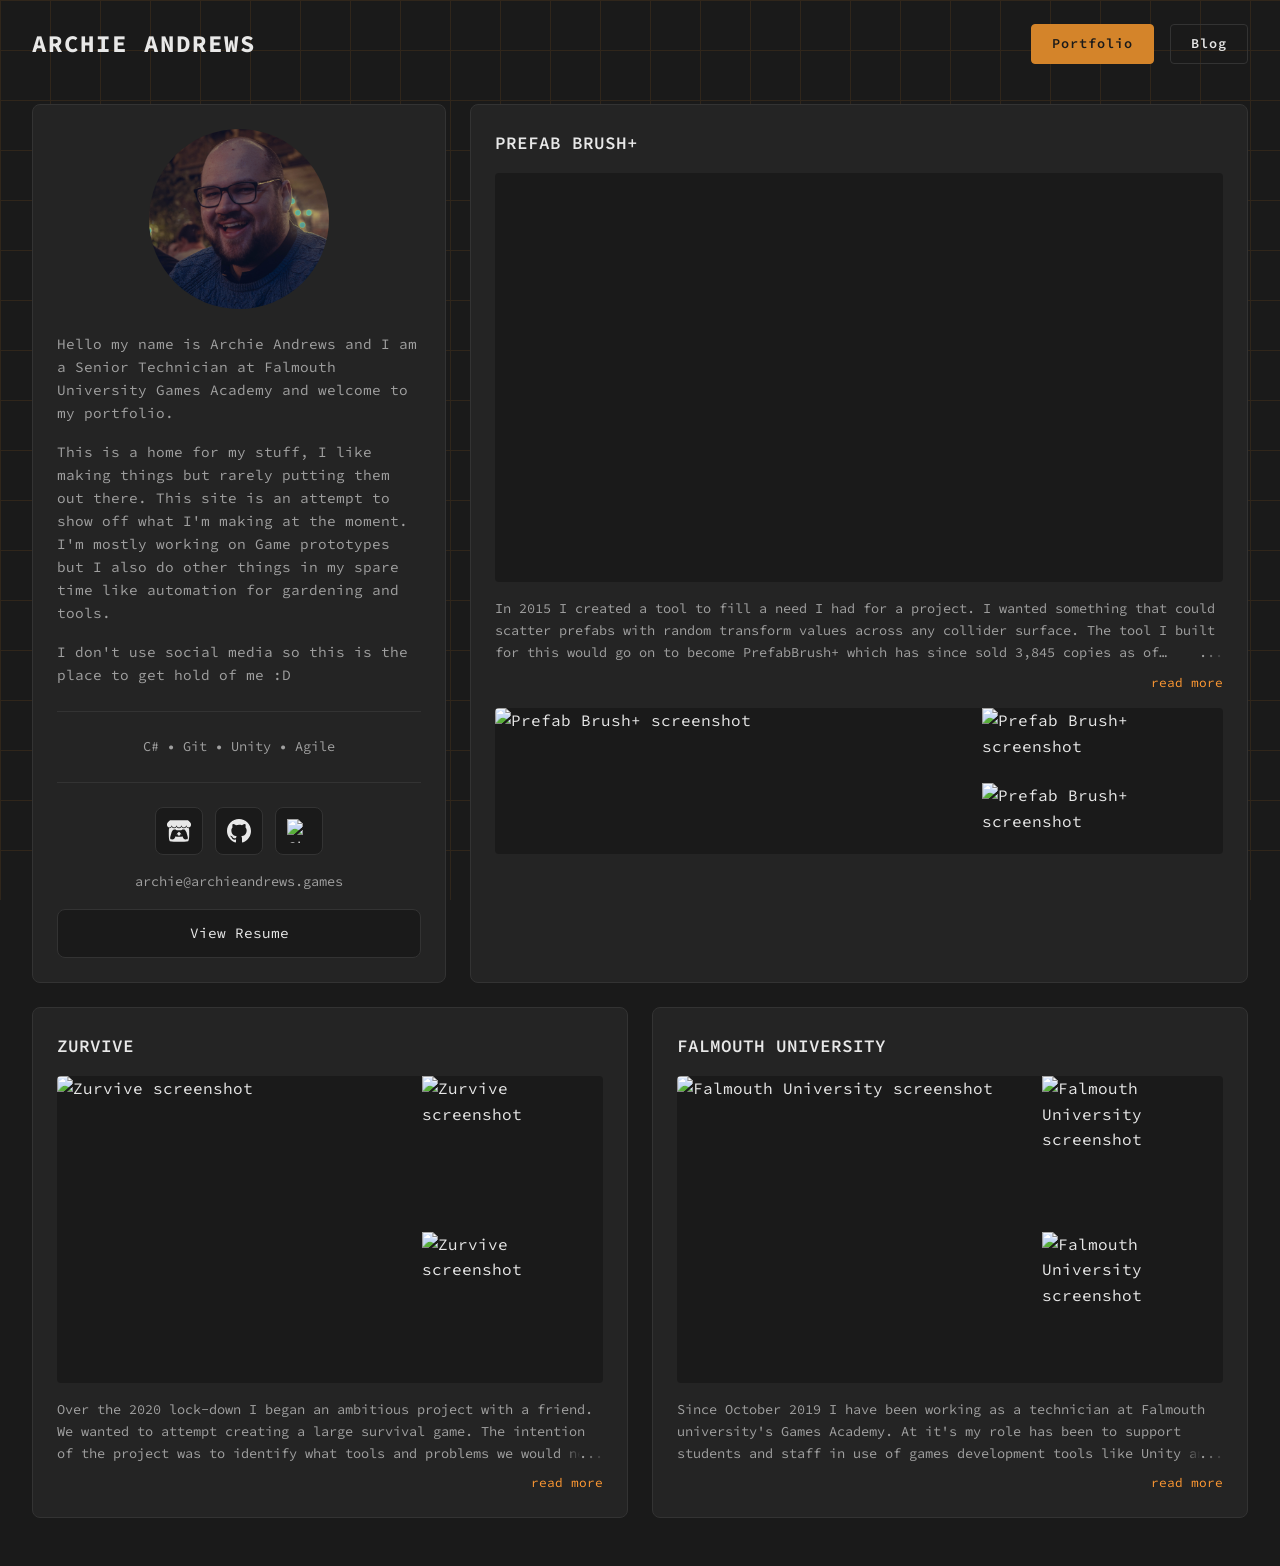
==== index.html @ 8b52a93a "Removed test" ====
<!DOCTYPE html>
<html lang="en">
<head>
    <meta charset="UTF-8">
    <meta name="viewport" content="width=device-width, initial-scale=1.0">
    <title>Archie Andrews - Portfolio</title>
    <link rel="preconnect" href="https://fonts.googleapis.com">
    <link rel="preconnect" href="https://fonts.gstatic.com" crossorigin>
    <link href="https://fonts.googleapis.com/css2?family=Source+Code+Pro:wght@400;600;700&display=swap" rel="stylesheet">
    <link rel="stylesheet" href="css/style.css">
</head>
<body id="top">
    <div class="background-grid"></div>

    <header>
        <h1 class="site-title">ARCHIE ANDREWS</h1>
        <nav class="site-nav">
            <a href="index.html" class="nav-button nav-active">Portfolio</a>
            <a href="blog/index.html" class="nav-button">Blog</a>
        </nav>
    </header>

    <main>
        <div class="featured-row">
            <div class="tile about-tile">
                <div class="profile-container">
                    <div class="profile-wrapper">
                        <img src="images/profile.png" alt="Archie Andrews" class="profile-default">
                        <img src="images/profile2.png" alt="Archie Andrews" class="profile-hover">
                    </div>
                </div>
                <div class="about-description">
                    <p>Hello my name is Archie Andrews and I am a Senior Technician at Falmouth University Games Academy and welcome to my portfolio.</p>
                    <p>This is a home for my stuff, I like making things but rarely putting them out there. This site is an attempt to show off what I'm making at the moment. I'm mostly working on Game prototypes but I also do other things in my spare time like automation for gardening and tools.</p>
                    <p>I don't use social media so this is the place to get hold of me :D</p>
                </div>
                <hr class="skills-divider">
                <p class="skills-list">C# &bull; Git &bull; Unity &bull; Agile</p>
                <hr class="skills-divider">
                <div class="social-links">
                    <a href="https://archieandrewsdev.itch.io/" target="_blank" rel="noopener noreferrer" class="icon-button" title="Itch.io">
                        <svg viewBox="0 0 245.371 220.736" xmlns="http://www.w3.org/2000/svg"><path d="M31.99 1.365C21.287 7.72.2 31.945 0 38.298v10.516C0 62.144 12.46 73.86 23.773 73.86c13.584 0 24.902-11.258 24.903-24.62 0 13.362 10.93 24.62 24.515 24.62 13.586 0 24.165-11.258 24.165-24.62 0 13.362 11.622 24.62 25.207 24.62h.246c13.586 0 25.208-11.258 25.208-24.62 0 13.362 10.58 24.62 24.164 24.62 13.585 0 24.515-11.258 24.515-24.62 0 13.362 11.32 24.62 24.903 24.62 11.313 0 23.773-11.714 23.773-25.046V38.298c-.2-6.354-21.287-30.58-31.988-36.933C180.118.197 157.056-.005 122.685 0c-34.37.003-81.228.54-90.697 1.365zm65.194 66.217a28.025 28.025 0 0 1-4.78 6.155c-5.128 5.014-12.157 8.122-19.906 8.122a28.482 28.482 0 0 1-19.948-8.126c-1.858-1.82-3.27-3.766-4.563-6.032l-.006.004c-1.292 2.27-3.092 4.215-4.954 6.037a28.5 28.5 0 0 1-19.948 8.12c-.934 0-1.906-.258-2.692-.528-1.092 11.372-1.553 22.24-1.716 30.164l-.002.045c-.02 4.024-.04 7.333-.06 11.93.21 23.86-2.363 77.334 10.52 90.473 19.964 4.655 56.7 6.775 93.555 6.788h.006c36.854-.013 73.59-2.133 93.554-6.788 12.883-13.14 10.31-66.614 10.52-90.474-.022-4.596-.04-7.905-.06-11.93l-.003-.045c-.162-7.926-.623-18.793-1.715-30.165-.786.27-1.757.528-2.692.528a28.5 28.5 0 0 1-19.948-8.12c-1.862-1.822-3.662-3.766-4.955-6.037l-.006-.004c-1.294 2.266-2.705 4.213-4.563 6.032a28.48 28.48 0 0 1-19.947 8.125c-7.748 0-14.778-3.11-19.906-8.123a28.025 28.025 0 0 1-4.78-6.155 27.99 27.99 0 0 1-4.736 6.155 28.49 28.49 0 0 1-19.95 8.124c-.27 0-.54-.012-.81-.02h-.007c-.27.008-.54.02-.813.02a28.49 28.49 0 0 1-19.95-8.123 27.992 27.992 0 0 1-4.736-6.155zm-20.486 26.49l-.002.01h.015c8.113.017 15.32 0 24.25 9.746 7.028-.737 14.372-1.105 21.722-1.094h.006c7.35-.01 14.694.357 21.723 1.094 8.93-9.747 16.137-9.73 24.25-9.746h.014l-.002-.01c3.833 0 19.166 0 29.85 30.007L210 165.244c8.504 30.624-2.723 31.373-16.727 31.4-20.768-.773-32.267-15.855-32.267-30.935-11.496 1.884-24.907 2.826-38.318 2.827h-.006c-13.412 0-26.823-.943-38.318-2.827 0 15.08-11.5 30.162-32.267 30.935-14.004-.027-25.23-.775-16.726-31.4L46.85 124.08C57.534 94.073 72.867 94.073 76.7 94.073zm45.985 23.582v.006c-.02.02-21.863 20.08-25.79 27.215l14.304-.573v12.474c0 .584 5.74.346 11.486.08h.006c5.744.266 11.485.504 11.485-.08v-12.474l14.304.573c-3.928-7.135-25.79-27.215-25.79-27.215v-.006l-.003.002z"/></svg>
                    </a>
                    <a href="https://github.com/ArchieAndrewsDev" target="_blank" rel="noopener noreferrer" class="icon-button" title="GitHub">
                        <svg viewBox="0 0 24 24" xmlns="http://www.w3.org/2000/svg"><path d="M12 0C5.374 0 0 5.373 0 12c0 5.302 3.438 9.8 8.207 11.387.599.111.793-.261.793-.577v-2.234c-3.338.726-4.033-1.416-4.033-1.416-.546-1.387-1.333-1.756-1.333-1.756-1.089-.745.083-.729.083-.729 1.205.084 1.839 1.237 1.839 1.237 1.07 1.834 2.807 1.304 3.492.997.107-.775.418-1.305.762-1.604-2.665-.305-5.467-1.334-5.467-5.931 0-1.311.469-2.381 1.236-3.221-.124-.303-.535-1.524.117-3.176 0 0 1.008-.322 3.301 1.23A11.509 11.509 0 0112 5.803c1.02.005 2.047.138 3.006.404 2.291-1.552 3.297-1.23 3.297-1.23.653 1.653.242 2.874.118 3.176.77.84 1.235 1.911 1.235 3.221 0 4.609-2.807 5.624-5.479 5.921.43.372.823 1.102.823 2.222v3.293c0 .319.192.694.801.576C20.566 21.797 24 17.3 24 12c0-6.627-5.373-12-12-12z"/></svg>
                    </a>
                    <a href="https://checkpnt.app/profile/ArchieAndrewsDev" target="_blank" rel="noopener noreferrer" class="icon-button" title="Checkpnt">
                        <img src="https://checkpnt.app/favicon/favicon-96x96.png" alt="Checkpnt">
                    </a>
                </div>
                <a href="mailto:archie@archieandrews.games" class="email-link">archie@archieandrews.games</a>
                <a href="documents/ArchieAndrews_Resume_PUBLIC.pdf" target="_blank" rel="noopener noreferrer" class="resume-button">View Resume</a>
            </div>

            
            
            
            <div class="tile tile-video">
                <a href="#prefab-brush" class="tile-overlay"></a>
                <h2 class="tile-title">PREFAB BRUSH+</h2>
                
                <div class="tile-media">
                    <iframe src="https://www.youtube.com/embed/tsHvXg6nW8Q" title="Prefab Brush+" allow="accelerometer; autoplay; clipboard-write; encrypted-media; gyroscope; picture-in-picture" allowfullscreen></iframe>
                </div>
                
                <div class="tile-description-wrapper">
                    <p class="tile-description">In 2015 I created a tool to fill a need I had for a project. I wanted something that could scatter prefabs with random transform values across any collider surface. 
The tool I built for this would go on to become PrefabBrush+ which has since sold 3,845 copies as of December 2025.<span class="tile-ellipsis"><span>.</span><span>.</span><span>.</span></span></p>
                    <span class="read-more">read more</span>
                </div>
                
                <div class="tile-media-grid">
                    
                    <img src="https://s3.archieandrews.games/tiles/gallery/14fad640_10_Years_Of_Updates.webp" alt="Prefab Brush+ screenshot">
                    
                    <img src="https://s3.archieandrews.games/tiles/gallery/a4d8a61a_Auto_Assign_Parent.webp" alt="Prefab Brush+ screenshot">
                    
                    <img src="https://s3.archieandrews.games/tiles/gallery/fa50d6ee_Erase_Brush.webp" alt="Prefab Brush+ screenshot">
                    
                </div>
                
            </div>
            
        </div>

        
        <div class="projects-grid">
            
            <a href="#zurvive" class="tile tile-clickable">
                <h2 class="tile-title">ZURVIVE</h2>
                
                <div class="tile-media-grid">
                    
                    <img src="https://s3.archieandrews.games/tiles/gallery/7f64801f_1.webp" alt="Zurvive screenshot">
                    
                    <img src="https://s3.archieandrews.games/tiles/gallery/d1323305_2.webp" alt="Zurvive screenshot">
                    
                    <img src="https://s3.archieandrews.games/tiles/gallery/1717b40d_3.webp" alt="Zurvive screenshot">
                    
                </div>
                
                <div class="tile-description-wrapper">
                    <p class="tile-description">Over the 2020 lock-down I began an ambitious project with a friend. We wanted to attempt creating a large survival game. The intention of the project was to identify what tools and problems we would need to build a game of this nature and use this as an opportunity to learn.<span class="tile-ellipsis"><span>.</span><span>.</span><span>.</span></span></p>
                    <span class="read-more">read more</span>
                </div>
            </a>
            
            <a href="#falmouth-university" class="tile tile-clickable">
                <h2 class="tile-title">FALMOUTH UNIVERSITY</h2>
                
                <div class="tile-media-grid">
                    
                    <img src="https://s3.archieandrews.games/tiles/gallery/d422efe3_20240523_1316160.webp" alt="Falmouth University screenshot">
                    
                    <img src="https://s3.archieandrews.games/tiles/gallery/764633e9_1000004443.webp" alt="Falmouth University screenshot">
                    
                    <img src="https://s3.archieandrews.games/tiles/gallery/f14a167e_1000005632.webp" alt="Falmouth University screenshot">
                    
                </div>
                
                <div class="tile-description-wrapper">
                    <p class="tile-description">Since October 2019 I have been working as a technician at Falmouth university&#39;s Games Academy. At it&#39;s my role has been to support students and staff in use of games development tools like Unity and Git. 
I also help maintain facilities, equipment and the DevOps for the department which is made up o<span class="tile-ellipsis"><span>.</span><span>.</span><span>.</span></span></p>
                    <span class="read-more">read more</span>
                </div>
            </a>
            
        </div>
        
    </main>

    
    <div id="prefab-brush" class="modal-overlay">
        <a href="#top" class="modal-backdrop"></a>
        <div class="modal-content">
            <div class="modal-header">
                <h2 class="modal-title">PREFAB BRUSH+</h2>
                <a href="#top" class="back-button">&larr; Back</a>
            </div>
            <div class="modal-main">
                <div class="modal-media">
                    
                    <iframe src="https://www.youtube.com/embed/tsHvXg6nW8Q" title="Prefab Brush+" allow="accelerometer; autoplay; clipboard-write; encrypted-media; gyroscope; picture-in-picture" allowfullscreen></iframe>
                    
                </div>
                <div class="modal-sidebar">
                    <p class="modal-short-description">In 2015 I created a tool to fill a need I had for a project. I wanted something that could scatter prefabs with random transform values across any collider surface. 
The tool I built for this would go on to become PrefabBrush+ which has since sold 3,845 copies as of December 2025.</p>
                    
                    <div class="modal-links">
                        
                        <a href="https://assetstore.unity.com/packages/tools/utilities/prefab-brush-44846" target="_blank" rel="noopener noreferrer" class="modal-link">Unity Asset Store</a>
                        
                    </div>
                    
                </div>
            </div>
            
            <div class="modal-full-description">
                <p>PrefabBrush+ is my favorite child. It was one of the first projects I finished and one of the very few that made it out into the wild. It's been fun to maintain the project over the year and expand on its features to try and keep my little share of the market. </p>
<p>Most recently I pushed the 1.4.x update for the 2025 new years sale. This update was a bit of a feature creep. I intended to add one new feature and do a little spring cleaning, in the end I did a partial redesign of the UI, merging many of the options into one of two categories (modifiers and filters) and I added a new filter for terrain textures. </p>
<p>PrefabBrush+ is over 10 years old now and the code has gone through a lot of changes. Despite that it still suffers from being a tool made by someone with limited experience in tools and games development. One thing I'm especially proud of is that PrefabBrush+ works with every version of Unity since Unity 5.</p>
<p>If any can find a version where it doesn't work please let me know though ;)</p>
<p>I do plan on doing a full rewrite of PrefabBrush+ as a new tool for the Asset Store. No idea when I will get around to it though. I need to convince my self it's going to be really easy and fast even though it will be slow and a lot of work :D</p>
<p>Thank you to anyone who has bought PrefabBrush+ over the past 10 years, I hope it has helped you make the games you wanted to make.</p>
            </div>
            
            
            <div class="carousel-section">
                <p class="carousel-title">Gallery</p>
                <div class="media-carousel">
                    
                    <div class="carousel-item"><a href="#prefab-brush-img-1"><img src="https://s3.archieandrews.games/tiles/gallery/14fad640_10_Years_Of_Updates.webp" alt="Prefab Brush+ image 1"></a></div>
                    
                    <div class="carousel-item"><a href="#prefab-brush-img-2"><img src="https://s3.archieandrews.games/tiles/gallery/a4d8a61a_Auto_Assign_Parent.webp" alt="Prefab Brush+ image 2"></a></div>
                    
                    <div class="carousel-item"><a href="#prefab-brush-img-3"><img src="https://s3.archieandrews.games/tiles/gallery/fa50d6ee_Erase_Brush.webp" alt="Prefab Brush+ image 3"></a></div>
                    
                    <div class="carousel-item"><a href="#prefab-brush-img-4"><img src="https://s3.archieandrews.games/tiles/gallery/5e4a2d4c_Filter_Paint_By_Layer_And_Tag.webp" alt="Prefab Brush+ image 4"></a></div>
                    
                    <div class="carousel-item"><a href="#prefab-brush-img-5"><img src="https://s3.archieandrews.games/tiles/gallery/569a694e_Filter_Painting_By_Slope.webp" alt="Prefab Brush+ image 5"></a></div>
                    
                    <div class="carousel-item"><a href="#prefab-brush-img-6"><img src="https://s3.archieandrews.games/tiles/gallery/bb6106c2_Filter_Painting_Using_Terrain_Layers.webp" alt="Prefab Brush+ image 6"></a></div>
                    
                    <div class="carousel-item"><a href="#prefab-brush-img-7"><img src="https://s3.archieandrews.games/tiles/gallery/87de68aa_Match_Painted_Surface.webp" alt="Prefab Brush+ image 7"></a></div>
                    
                    <div class="carousel-item"><a href="#prefab-brush-img-8"><img src="https://s3.archieandrews.games/tiles/gallery/16a061e3_Paint_Multiple_Prefabs_.webp" alt="Prefab Brush+ image 8"></a></div>
                    
                    <div class="carousel-item"><a href="#prefab-brush-img-9"><img src="https://s3.archieandrews.games/tiles/gallery/8d500ebe_Paint_On_Any_Collider_Surface.webp" alt="Prefab Brush+ image 9"></a></div>
                    
                    <div class="carousel-item"><a href="#prefab-brush-img-10"><img src="https://s3.archieandrews.games/tiles/gallery/0239a0a4_Random_Rotation_And_Scale.webp" alt="Prefab Brush+ image 10"></a></div>
                    
                    <div class="carousel-item"><a href="#prefab-brush-img-11"><img src="https://s3.archieandrews.games/tiles/gallery/1c8341a4_Scriptable_Object_Saves.webp" alt="Prefab Brush+ image 11"></a></div>
                    
                </div>
            </div>
            
        </div>
    </div>
    
    <div id="zurvive" class="modal-overlay">
        <a href="#top" class="modal-backdrop"></a>
        <div class="modal-content">
            <div class="modal-header">
                <h2 class="modal-title">ZURVIVE</h2>
                <a href="#top" class="back-button">&larr; Back</a>
            </div>
            <div class="modal-main">
                <div class="modal-media">
                    
                    <img src="https://s3.archieandrews.games/tiles/91734f4d_2.webp" alt="Zurvive">
                    
                </div>
                <div class="modal-sidebar">
                    <p class="modal-short-description">Over the 2020 lock-down I began an ambitious project with a friend. We wanted to attempt creating a large survival game. The intention of the project was to identify what tools and problems we would need to build a game of this nature and use this as an opportunity to learn.</p>
                    
                </div>
            </div>
            
            <div class="modal-full-description">
                <p>Zurvive was never going to get made, we knew this going in but I find you learn more from a project if you go in with a undeserved confidence and a hefty spoon full of ignorance.
Then goal of this project was to learn, everything we made we intended of throwing out. We wanted to make mistakes while we had the time locked up in our house. </p>
<p>For me this project was actually a chance to step away from programming and try my hand at some more design tasks. Exploration in games is an area that interests me so the idea of learning more on how to design large worlds was exciting. I started off my expedition into design by... writing a ton of code. </p>
<p>We had decided to use Unity for this project mainly as we had a wealth of experience between us and wanted to spend our time building on that. The issue with Unity is it can be a blank slate for your project. While some engines like Unreal have a great collection of systems you can jump into Unity requires you to purchase things from the Asset store or build them your self.</p>
<p>I began building little diorama scenes in order to find gaps in Unity's tools and build solutions for them. I experimented with using Addressable to load chunks of a scene in and out of memory asynchronously. I built a tile tool that would let you duplicate a selected tillable object in 4 directions. I also used PrefabBrush+ to build some test forests. </p>
<p>I also spend a lot of time iterating over a character controller and trying to get something that felt like it would belong in the games we were taking inspiration from.</p>
<p>In the end we both became too busy to work on this project and moved onto other projects.</p>
<p>If I could have infinite time and money I would make Zurvive. There is so much about this sort of project that excites me.</p>
            </div>
            
            
            <div class="carousel-section">
                <p class="carousel-title">Gallery</p>
                <div class="media-carousel">
                    
                    <div class="carousel-item"><a href="#zurvive-img-1"><img src="https://s3.archieandrews.games/tiles/gallery/7f64801f_1.webp" alt="Zurvive image 1"></a></div>
                    
                    <div class="carousel-item"><a href="#zurvive-img-2"><img src="https://s3.archieandrews.games/tiles/gallery/d1323305_2.webp" alt="Zurvive image 2"></a></div>
                    
                    <div class="carousel-item"><a href="#zurvive-img-3"><img src="https://s3.archieandrews.games/tiles/gallery/1717b40d_3.webp" alt="Zurvive image 3"></a></div>
                    
                    <div class="carousel-item"><a href="#zurvive-img-4"><img src="https://s3.archieandrews.games/tiles/gallery/dcbb30e0_4.webp" alt="Zurvive image 4"></a></div>
                    
                    <div class="carousel-item"><a href="#zurvive-img-5"><img src="https://s3.archieandrews.games/tiles/gallery/0e3fc316_5.webp" alt="Zurvive image 5"></a></div>
                    
                    <div class="carousel-item"><a href="#zurvive-img-6"><img src="https://s3.archieandrews.games/tiles/gallery/f0171063_6.webp" alt="Zurvive image 6"></a></div>
                    
                    <div class="carousel-item"><a href="#zurvive-img-7"><img src="https://s3.archieandrews.games/tiles/gallery/f524074b_7.webp" alt="Zurvive image 7"></a></div>
                    
                    <div class="carousel-item"><a href="#zurvive-img-8"><img src="https://s3.archieandrews.games/tiles/gallery/4ca96b0f_8.webp" alt="Zurvive image 8"></a></div>
                    
                    <div class="carousel-item"><a href="#zurvive-img-9"><img src="https://s3.archieandrews.games/tiles/gallery/c821ca69_9.webp" alt="Zurvive image 9"></a></div>
                    
                    <div class="carousel-item"><a href="#zurvive-img-10"><img src="https://s3.archieandrews.games/tiles/gallery/81059705_ladder_down.gif" alt="Zurvive image 10"></a></div>
                    
                    <div class="carousel-item"><a href="#zurvive-img-11"><img src="https://s3.archieandrews.games/tiles/gallery/40262774_ladder_up.gif" alt="Zurvive image 11"></a></div>
                    
                    <div class="carousel-item"><a href="#zurvive-img-12"><img src="https://s3.archieandrews.games/tiles/gallery/0b39a898_streaming.gif" alt="Zurvive image 12"></a></div>
                    
                    <div class="carousel-item"><a href="#zurvive-img-13"><img src="https://s3.archieandrews.games/tiles/gallery/8dae03ac_Swimming_-_Climb_Out.gif" alt="Zurvive image 13"></a></div>
                    
                    <div class="carousel-item"><a href="#zurvive-img-14"><img src="https://s3.archieandrews.games/tiles/gallery/a40535dd_tile.gif" alt="Zurvive image 14"></a></div>
                    
                </div>
            </div>
            
        </div>
    </div>
    
    <div id="falmouth-university" class="modal-overlay">
        <a href="#top" class="modal-backdrop"></a>
        <div class="modal-content">
            <div class="modal-header">
                <h2 class="modal-title">FALMOUTH UNIVERSITY</h2>
                <a href="#top" class="back-button">&larr; Back</a>
            </div>
            <div class="modal-main">
                <div class="modal-media">
                    
                    <iframe src="https://www.youtube.com/embed/x-B0_tmg3w4 " title="Falmouth University" allow="accelerometer; autoplay; clipboard-write; encrypted-media; gyroscope; picture-in-picture" allowfullscreen></iframe>
                    
                </div>
                <div class="modal-sidebar">
                    <p class="modal-short-description">Since October 2019 I have been working as a technician at Falmouth university&#39;s Games Academy. At it&#39;s my role has been to support students and staff in use of games development tools like Unity and Git. 
I also help maintain facilities, equipment and the DevOps for the department which is made up o</p>
                    
                    <div class="modal-links">
                        
                        <a href="https://www.falmouth.ac.uk/departments/games-academy" target="_blank" rel="noopener noreferrer" class="modal-link">Course Page</a>
                        
                    </div>
                    
                </div>
            </div>
            
            <div class="modal-full-description">
                <p>I can split the job I have at Falmouth Uni into 2 sections, games and everything else. 
On the games front I get the opportunity to support hundreds of students on their team projects across all 4 years of courses. More recently I have had the chance to steer the direction of our 1st year teaching by taking lead on our module that teaches the basics of Unity to all disciplines. I get to help maintain and run our Github Enterprise server that serves the entire department. One of my main responsibilities is the teaching and support of version control. Through the years I have seen some amazing ways for students to break repos in git and written documentation to try and mitigate those situations as much as possible.</p>
<p>The other half of the job is a mixed bag of what ever is needed at that time of year. One area of teaching that I found my self in is the Esports course. I lead the module that introduces the students to our broadcast kit such as the Tricaster Elite 2.</p>
<p>The other key task I am involved with is our end of year EXPO show. Falmouth Games Academy goes all out for this compared to other university end of year shows. We try to emulate an small expo event where the student teams can show off their games to industry guests and the public.</p>
<p>I often take lead on AV for these events producing a series of talks for a stage. Like all the other technicians I also help haul 100s of computers, desks and chairs to the event space. </p>
<p>I enjoy working at Falmouth, education is a passion of mine and being able to steer the direction of teaching and supporting people starting their journey into games is very rewarding.</p>
            </div>
            
            
            <div class="carousel-section">
                <p class="carousel-title">Gallery</p>
                <div class="media-carousel">
                    
                    <div class="carousel-item"><a href="#falmouth-university-img-1"><img src="https://s3.archieandrews.games/tiles/gallery/d422efe3_20240523_1316160.webp" alt="Falmouth University image 1"></a></div>
                    
                    <div class="carousel-item"><a href="#falmouth-university-img-2"><img src="https://s3.archieandrews.games/tiles/gallery/764633e9_1000004443.webp" alt="Falmouth University image 2"></a></div>
                    
                    <div class="carousel-item"><a href="#falmouth-university-img-3"><img src="https://s3.archieandrews.games/tiles/gallery/f14a167e_1000005632.webp" alt="Falmouth University image 3"></a></div>
                    
                </div>
            </div>
            
        </div>
    </div>
    

    
    
    
    <div id="prefab-brush-img-1" class="lightbox"><a href="#prefab-brush" class="lightbox-backdrop"></a><a href="#prefab-brush-img-11" class="lightbox-nav lightbox-prev">&larr;</a><a href="#prefab-brush-img-2" class="lightbox-nav lightbox-next">&rarr;</a><div class="lightbox-content"><a href="#prefab-brush" class="lightbox-close">&times;</a><img src="https://s3.archieandrews.games/tiles/gallery/14fad640_10_Years_Of_Updates.webp" alt="Prefab Brush+ image 1"></div></div>
    
    <div id="prefab-brush-img-2" class="lightbox"><a href="#prefab-brush" class="lightbox-backdrop"></a><a href="#prefab-brush-img-1" class="lightbox-nav lightbox-prev">&larr;</a><a href="#prefab-brush-img-3" class="lightbox-nav lightbox-next">&rarr;</a><div class="lightbox-content"><a href="#prefab-brush" class="lightbox-close">&times;</a><img src="https://s3.archieandrews.games/tiles/gallery/a4d8a61a_Auto_Assign_Parent.webp" alt="Prefab Brush+ image 2"></div></div>
    
    <div id="prefab-brush-img-3" class="lightbox"><a href="#prefab-brush" class="lightbox-backdrop"></a><a href="#prefab-brush-img-2" class="lightbox-nav lightbox-prev">&larr;</a><a href="#prefab-brush-img-4" class="lightbox-nav lightbox-next">&rarr;</a><div class="lightbox-content"><a href="#prefab-brush" class="lightbox-close">&times;</a><img src="https://s3.archieandrews.games/tiles/gallery/fa50d6ee_Erase_Brush.webp" alt="Prefab Brush+ image 3"></div></div>
    
    <div id="prefab-brush-img-4" class="lightbox"><a href="#prefab-brush" class="lightbox-backdrop"></a><a href="#prefab-brush-img-3" class="lightbox-nav lightbox-prev">&larr;</a><a href="#prefab-brush-img-5" class="lightbox-nav lightbox-next">&rarr;</a><div class="lightbox-content"><a href="#prefab-brush" class="lightbox-close">&times;</a><img src="https://s3.archieandrews.games/tiles/gallery/5e4a2d4c_Filter_Paint_By_Layer_And_Tag.webp" alt="Prefab Brush+ image 4"></div></div>
    
    <div id="prefab-brush-img-5" class="lightbox"><a href="#prefab-brush" class="lightbox-backdrop"></a><a href="#prefab-brush-img-4" class="lightbox-nav lightbox-prev">&larr;</a><a href="#prefab-brush-img-6" class="lightbox-nav lightbox-next">&rarr;</a><div class="lightbox-content"><a href="#prefab-brush" class="lightbox-close">&times;</a><img src="https://s3.archieandrews.games/tiles/gallery/569a694e_Filter_Painting_By_Slope.webp" alt="Prefab Brush+ image 5"></div></div>
    
    <div id="prefab-brush-img-6" class="lightbox"><a href="#prefab-brush" class="lightbox-backdrop"></a><a href="#prefab-brush-img-5" class="lightbox-nav lightbox-prev">&larr;</a><a href="#prefab-brush-img-7" class="lightbox-nav lightbox-next">&rarr;</a><div class="lightbox-content"><a href="#prefab-brush" class="lightbox-close">&times;</a><img src="https://s3.archieandrews.games/tiles/gallery/bb6106c2_Filter_Painting_Using_Terrain_Layers.webp" alt="Prefab Brush+ image 6"></div></div>
    
    <div id="prefab-brush-img-7" class="lightbox"><a href="#prefab-brush" class="lightbox-backdrop"></a><a href="#prefab-brush-img-6" class="lightbox-nav lightbox-prev">&larr;</a><a href="#prefab-brush-img-8" class="lightbox-nav lightbox-next">&rarr;</a><div class="lightbox-content"><a href="#prefab-brush" class="lightbox-close">&times;</a><img src="https://s3.archieandrews.games/tiles/gallery/87de68aa_Match_Painted_Surface.webp" alt="Prefab Brush+ image 7"></div></div>
    
    <div id="prefab-brush-img-8" class="lightbox"><a href="#prefab-brush" class="lightbox-backdrop"></a><a href="#prefab-brush-img-7" class="lightbox-nav lightbox-prev">&larr;</a><a href="#prefab-brush-img-9" class="lightbox-nav lightbox-next">&rarr;</a><div class="lightbox-content"><a href="#prefab-brush" class="lightbox-close">&times;</a><img src="https://s3.archieandrews.games/tiles/gallery/16a061e3_Paint_Multiple_Prefabs_.webp" alt="Prefab Brush+ image 8"></div></div>
    
    <div id="prefab-brush-img-9" class="lightbox"><a href="#prefab-brush" class="lightbox-backdrop"></a><a href="#prefab-brush-img-8" class="lightbox-nav lightbox-prev">&larr;</a><a href="#prefab-brush-img-10" class="lightbox-nav lightbox-next">&rarr;</a><div class="lightbox-content"><a href="#prefab-brush" class="lightbox-close">&times;</a><img src="https://s3.archieandrews.games/tiles/gallery/8d500ebe_Paint_On_Any_Collider_Surface.webp" alt="Prefab Brush+ image 9"></div></div>
    
    <div id="prefab-brush-img-10" class="lightbox"><a href="#prefab-brush" class="lightbox-backdrop"></a><a href="#prefab-brush-img-9" class="lightbox-nav lightbox-prev">&larr;</a><a href="#prefab-brush-img-11" class="lightbox-nav lightbox-next">&rarr;</a><div class="lightbox-content"><a href="#prefab-brush" class="lightbox-close">&times;</a><img src="https://s3.archieandrews.games/tiles/gallery/0239a0a4_Random_Rotation_And_Scale.webp" alt="Prefab Brush+ image 10"></div></div>
    
    <div id="prefab-brush-img-11" class="lightbox"><a href="#prefab-brush" class="lightbox-backdrop"></a><a href="#prefab-brush-img-10" class="lightbox-nav lightbox-prev">&larr;</a><a href="#prefab-brush-img-1" class="lightbox-nav lightbox-next">&rarr;</a><div class="lightbox-content"><a href="#prefab-brush" class="lightbox-close">&times;</a><img src="https://s3.archieandrews.games/tiles/gallery/1c8341a4_Scriptable_Object_Saves.webp" alt="Prefab Brush+ image 11"></div></div>
    
    
    
    
    
    <div id="zurvive-img-1" class="lightbox"><a href="#zurvive" class="lightbox-backdrop"></a><a href="#zurvive-img-14" class="lightbox-nav lightbox-prev">&larr;</a><a href="#zurvive-img-2" class="lightbox-nav lightbox-next">&rarr;</a><div class="lightbox-content"><a href="#zurvive" class="lightbox-close">&times;</a><img src="https://s3.archieandrews.games/tiles/gallery/7f64801f_1.webp" alt="Zurvive image 1"></div></div>
    
    <div id="zurvive-img-2" class="lightbox"><a href="#zurvive" class="lightbox-backdrop"></a><a href="#zurvive-img-1" class="lightbox-nav lightbox-prev">&larr;</a><a href="#zurvive-img-3" class="lightbox-nav lightbox-next">&rarr;</a><div class="lightbox-content"><a href="#zurvive" class="lightbox-close">&times;</a><img src="https://s3.archieandrews.games/tiles/gallery/d1323305_2.webp" alt="Zurvive image 2"></div></div>
    
    <div id="zurvive-img-3" class="lightbox"><a href="#zurvive" class="lightbox-backdrop"></a><a href="#zurvive-img-2" class="lightbox-nav lightbox-prev">&larr;</a><a href="#zurvive-img-4" class="lightbox-nav lightbox-next">&rarr;</a><div class="lightbox-content"><a href="#zurvive" class="lightbox-close">&times;</a><img src="https://s3.archieandrews.games/tiles/gallery/1717b40d_3.webp" alt="Zurvive image 3"></div></div>
    
    <div id="zurvive-img-4" class="lightbox"><a href="#zurvive" class="lightbox-backdrop"></a><a href="#zurvive-img-3" class="lightbox-nav lightbox-prev">&larr;</a><a href="#zurvive-img-5" class="lightbox-nav lightbox-next">&rarr;</a><div class="lightbox-content"><a href="#zurvive" class="lightbox-close">&times;</a><img src="https://s3.archieandrews.games/tiles/gallery/dcbb30e0_4.webp" alt="Zurvive image 4"></div></div>
    
    <div id="zurvive-img-5" class="lightbox"><a href="#zurvive" class="lightbox-backdrop"></a><a href="#zurvive-img-4" class="lightbox-nav lightbox-prev">&larr;</a><a href="#zurvive-img-6" class="lightbox-nav lightbox-next">&rarr;</a><div class="lightbox-content"><a href="#zurvive" class="lightbox-close">&times;</a><img src="https://s3.archieandrews.games/tiles/gallery/0e3fc316_5.webp" alt="Zurvive image 5"></div></div>
    
    <div id="zurvive-img-6" class="lightbox"><a href="#zurvive" class="lightbox-backdrop"></a><a href="#zurvive-img-5" class="lightbox-nav lightbox-prev">&larr;</a><a href="#zurvive-img-7" class="lightbox-nav lightbox-next">&rarr;</a><div class="lightbox-content"><a href="#zurvive" class="lightbox-close">&times;</a><img src="https://s3.archieandrews.games/tiles/gallery/f0171063_6.webp" alt="Zurvive image 6"></div></div>
    
    <div id="zurvive-img-7" class="lightbox"><a href="#zurvive" class="lightbox-backdrop"></a><a href="#zurvive-img-6" class="lightbox-nav lightbox-prev">&larr;</a><a href="#zurvive-img-8" class="lightbox-nav lightbox-next">&rarr;</a><div class="lightbox-content"><a href="#zurvive" class="lightbox-close">&times;</a><img src="https://s3.archieandrews.games/tiles/gallery/f524074b_7.webp" alt="Zurvive image 7"></div></div>
    
    <div id="zurvive-img-8" class="lightbox"><a href="#zurvive" class="lightbox-backdrop"></a><a href="#zurvive-img-7" class="lightbox-nav lightbox-prev">&larr;</a><a href="#zurvive-img-9" class="lightbox-nav lightbox-next">&rarr;</a><div class="lightbox-content"><a href="#zurvive" class="lightbox-close">&times;</a><img src="https://s3.archieandrews.games/tiles/gallery/4ca96b0f_8.webp" alt="Zurvive image 8"></div></div>
    
    <div id="zurvive-img-9" class="lightbox"><a href="#zurvive" class="lightbox-backdrop"></a><a href="#zurvive-img-8" class="lightbox-nav lightbox-prev">&larr;</a><a href="#zurvive-img-10" class="lightbox-nav lightbox-next">&rarr;</a><div class="lightbox-content"><a href="#zurvive" class="lightbox-close">&times;</a><img src="https://s3.archieandrews.games/tiles/gallery/c821ca69_9.webp" alt="Zurvive image 9"></div></div>
    
    <div id="zurvive-img-10" class="lightbox"><a href="#zurvive" class="lightbox-backdrop"></a><a href="#zurvive-img-9" class="lightbox-nav lightbox-prev">&larr;</a><a href="#zurvive-img-11" class="lightbox-nav lightbox-next">&rarr;</a><div class="lightbox-content"><a href="#zurvive" class="lightbox-close">&times;</a><img src="https://s3.archieandrews.games/tiles/gallery/81059705_ladder_down.gif" alt="Zurvive image 10"></div></div>
    
    <div id="zurvive-img-11" class="lightbox"><a href="#zurvive" class="lightbox-backdrop"></a><a href="#zurvive-img-10" class="lightbox-nav lightbox-prev">&larr;</a><a href="#zurvive-img-12" class="lightbox-nav lightbox-next">&rarr;</a><div class="lightbox-content"><a href="#zurvive" class="lightbox-close">&times;</a><img src="https://s3.archieandrews.games/tiles/gallery/40262774_ladder_up.gif" alt="Zurvive image 11"></div></div>
    
    <div id="zurvive-img-12" class="lightbox"><a href="#zurvive" class="lightbox-backdrop"></a><a href="#zurvive-img-11" class="lightbox-nav lightbox-prev">&larr;</a><a href="#zurvive-img-13" class="lightbox-nav lightbox-next">&rarr;</a><div class="lightbox-content"><a href="#zurvive" class="lightbox-close">&times;</a><img src="https://s3.archieandrews.games/tiles/gallery/0b39a898_streaming.gif" alt="Zurvive image 12"></div></div>
    
    <div id="zurvive-img-13" class="lightbox"><a href="#zurvive" class="lightbox-backdrop"></a><a href="#zurvive-img-12" class="lightbox-nav lightbox-prev">&larr;</a><a href="#zurvive-img-14" class="lightbox-nav lightbox-next">&rarr;</a><div class="lightbox-content"><a href="#zurvive" class="lightbox-close">&times;</a><img src="https://s3.archieandrews.games/tiles/gallery/8dae03ac_Swimming_-_Climb_Out.gif" alt="Zurvive image 13"></div></div>
    
    <div id="zurvive-img-14" class="lightbox"><a href="#zurvive" class="lightbox-backdrop"></a><a href="#zurvive-img-13" class="lightbox-nav lightbox-prev">&larr;</a><a href="#zurvive-img-1" class="lightbox-nav lightbox-next">&rarr;</a><div class="lightbox-content"><a href="#zurvive" class="lightbox-close">&times;</a><img src="https://s3.archieandrews.games/tiles/gallery/a40535dd_tile.gif" alt="Zurvive image 14"></div></div>
    
    
    
    
    
    <div id="falmouth-university-img-1" class="lightbox"><a href="#falmouth-university" class="lightbox-backdrop"></a><a href="#falmouth-university-img-3" class="lightbox-nav lightbox-prev">&larr;</a><a href="#falmouth-university-img-2" class="lightbox-nav lightbox-next">&rarr;</a><div class="lightbox-content"><a href="#falmouth-university" class="lightbox-close">&times;</a><img src="https://s3.archieandrews.games/tiles/gallery/d422efe3_20240523_1316160.webp" alt="Falmouth University image 1"></div></div>
    
    <div id="falmouth-university-img-2" class="lightbox"><a href="#falmouth-university" class="lightbox-backdrop"></a><a href="#falmouth-university-img-1" class="lightbox-nav lightbox-prev">&larr;</a><a href="#falmouth-university-img-3" class="lightbox-nav lightbox-next">&rarr;</a><div class="lightbox-content"><a href="#falmouth-university" class="lightbox-close">&times;</a><img src="https://s3.archieandrews.games/tiles/gallery/764633e9_1000004443.webp" alt="Falmouth University image 2"></div></div>
    
    <div id="falmouth-university-img-3" class="lightbox"><a href="#falmouth-university" class="lightbox-backdrop"></a><a href="#falmouth-university-img-2" class="lightbox-nav lightbox-prev">&larr;</a><a href="#falmouth-university-img-1" class="lightbox-nav lightbox-next">&rarr;</a><div class="lightbox-content"><a href="#falmouth-university" class="lightbox-close">&times;</a><img src="https://s3.archieandrews.games/tiles/gallery/f14a167e_1000005632.webp" alt="Falmouth University image 3"></div></div>
    
    
    
</body>
</html>
---- css/style.css ----
*,
*::before,
*::after {
    box-sizing: border-box;
    margin: 0;
    padding: 0;
}

:root {
    --bg-primary: #1a1a1a;
    --bg-secondary: #0d2b2b;
    --accent-primary: #d4842a;
    --accent-secondary: #3a8a8a;
    --text-primary: #e8e8e8;
    --text-secondary: #a0a0a0;
    --button-color: #ff9933;
    --tile-bg: #242424;
    --tile-border: #333;
}

html {
    scroll-behavior: smooth;
}

body {
    font-family: 'Source Code Pro', monospace;
    background-color: var(--bg-primary);
    color: var(--text-primary);
    line-height: 1.6;
    min-height: 100vh;
    position: relative;
    overflow-x: hidden;
}

.background-grid {
    position: fixed;
    top: 0;
    left: 0;
    width: 100%;
    height: 100%;
    z-index: -1;
    background-image:
        linear-gradient(var(--accent-primary) 1px, transparent 1px),
        linear-gradient(90deg, var(--accent-primary) 1px, transparent 1px);
    background-size: 50px 50px;
    opacity: 0.12;
    animation: gridPulse 8s ease-in-out infinite;
}

@keyframes gridPulse {
    0%, 100% { opacity: 0.08; }
    50% { opacity: 0.12; }
}

header {
    padding: 1.5rem 2rem;
    display: flex;
    justify-content: space-between;
    align-items: center;
    max-width: 1400px;
    margin: 0 auto;
}

.site-title {
    font-size: 1.5rem;
    font-weight: 700;
    color: var(--text-primary);
    letter-spacing: 2px;
}

.site-nav {
    display: flex;
    gap: 1rem;
}

.nav-button {
    display: inline-block;
    padding: 0.5rem 1.25rem;
    font-family: 'Source Code Pro', monospace;
    font-size: 0.85rem;
    font-weight: 600;
    text-decoration: none;
    color: var(--text-primary);
    background-color: transparent;
    border: 1px solid var(--tile-border);
    border-radius: 4px;
    transition: all 0.2s ease;
    letter-spacing: 1px;
}

.nav-button:hover {
    border-color: var(--accent-primary);
    color: var(--accent-primary);
}

.nav-button.nav-active {
    background-color: var(--accent-primary);
    border-color: var(--accent-primary);
    color: var(--bg-primary);
}

main {
    max-width: 1400px;
    margin: 0 auto;
    padding: 1rem 2rem 3rem;
}

.featured-row {
    display: flex;
    gap: 1.5rem;
    margin-bottom: 1.5rem;
}

.featured-row .about-tile {
    flex: 1;
}

.featured-row .tile:not(.about-tile) {
    flex: 2;
}

.projects-grid {
    display: grid;
    grid-template-columns: 1fr 1fr;
    gap: 1.5rem;
    align-items: start;
}

.projects-grid .tile:only-child,
.projects-grid .tile:last-child:nth-child(odd) {
    grid-column: span 2;
}

.tile {
    background-color: var(--tile-bg);
    border: 1px solid var(--tile-border);
    border-radius: 8px;
    padding: 1.5rem;
    transition: transform 0.2s ease, box-shadow 0.2s ease, border-color 0.2s ease;
    overflow: hidden;
    overflow-wrap: break-word;
    word-break: break-word;
}


.tile-clickable {
    cursor: pointer;
    text-decoration: none;
    color: inherit;
    display: block;
}

.tile-clickable:hover {
    transform: scale(1.02);
    box-shadow: 0 8px 32px rgba(212, 132, 42, 0.3);
    border-color: var(--accent-primary);
}

.tile-video {
    position: relative;
}

.tile-video:hover {
    transform: scale(1.02);
    box-shadow: 0 8px 32px rgba(212, 132, 42, 0.3);
    border-color: var(--accent-primary);
}

.tile-overlay {
    position: absolute;
    top: 0;
    left: 0;
    right: 0;
    bottom: 0;
    z-index: 1;
}

.tile-video .tile-media {
    position: relative;
    z-index: 2;
}

.tile-video .tile-media iframe {
    pointer-events: auto;
}


.tile-title {
    font-size: 1.1rem;
    font-weight: 600;
    margin-bottom: 1rem;
    color: var(--text-primary);
}

.profile-container {
    display: flex;
    justify-content: center;
    margin-bottom: 1.5rem;
}

.profile-wrapper {
    position: relative;
    width: 180px;
    height: 180px;
    border-radius: 50%;
    overflow: hidden;
}

.profile-wrapper img {
    width: 100%;
    height: 100%;
    object-fit: cover;
    position: absolute;
    top: 0;
    left: 0;
    transition: opacity 0.3s ease;
}

.profile-wrapper .profile-hover {
    opacity: 0;
}

@media (hover: hover) {
    .profile-wrapper:hover .profile-default {
        opacity: 0;
    }
    .profile-wrapper:hover .profile-hover {
        opacity: 1;
    }
}

.about-description {
    font-size: 0.9rem;
    color: var(--text-secondary);
    margin-bottom: 1.5rem;
}

.about-description p {
    margin-bottom: 1rem;
}

.skills-divider {
    border: none;
    border-top: 1px solid var(--tile-border);
    margin: 1.5rem 0;
}

.skills-list {
    font-size: 0.85rem;
    color: var(--text-secondary);
    text-align: center;
    margin-bottom: 1.5rem;
}

.social-links {
    display: flex;
    flex-wrap: wrap;
    justify-content: center;
    gap: 0.75rem;
    margin-bottom: 1rem;
}

.icon-button {
    display: flex;
    align-items: center;
    justify-content: center;
    width: 48px;
    height: 48px;
    background-color: var(--bg-primary);
    border: 1px solid var(--tile-border);
    border-radius: 8px;
    color: var(--text-primary);
    text-decoration: none;
    transition: border-color 0.2s ease, background-color 0.2s ease;
}

.icon-button:hover {
    border-color: var(--button-color);
    background-color: rgba(255, 153, 51, 0.1);
}

.icon-button svg {
    width: 24px;
    height: 24px;
    fill: currentColor;
}

.icon-button img {
    width: 24px;
    height: 24px;
    object-fit: contain;
}

.resume-button {
    display: block;
    text-align: center;
    padding: 0.75rem 1.5rem;
    background-color: var(--bg-primary);
    border: 1px solid var(--tile-border);
    border-radius: 8px;
    color: var(--text-primary);
    text-decoration: none;
    font-size: 0.9rem;
    transition: border-color 0.2s ease, background-color 0.2s ease;
}

.resume-button:hover {
    border-color: var(--button-color);
    background-color: rgba(255, 153, 51, 0.1);
}

.email-link {
    display: block;
    text-align: center;
    color: var(--text-secondary);
    text-decoration: none;
    font-size: 0.85rem;
    margin-bottom: 1rem;
    transition: color 0.2s ease;
}

.email-link:hover {
    color: var(--button-color);
}

.tile-media {
    width: 100%;
    aspect-ratio: 16/9;
    border-radius: 4px;
    overflow: hidden;
    margin-bottom: 1rem;
    background-color: var(--bg-primary);
}

.tile-media img,
.tile-media iframe {
    width: 100%;
    height: 100%;
    object-fit: cover;
    border: none;
}

.tile-media-grid {
    display: grid;
    grid-template-columns: 2fr 1fr;
    grid-template-rows: 1fr 1fr;
    gap: 4px;
    aspect-ratio: 16/9;
    border-radius: 4px;
    overflow: hidden;
    margin-bottom: 1rem;
    background-color: var(--bg-primary);
}

.tile-media-grid img:first-child {
    grid-row: span 2;
}

.tile-media-grid img {
    width: 100%;
    height: 100%;
    object-fit: cover;
}

.featured-row .tile-media-grid {
    aspect-ratio: 5/1;
    margin-top: 1rem;
}

.tile-description-wrapper {
    position: relative;
}

.tile-description {
    font-size: 0.85rem;
    color: var(--text-secondary);
    line-height: 1.6;
    display: -webkit-box;
    -webkit-line-clamp: 3;
    -webkit-box-orient: vertical;
    overflow: hidden;
    overflow-wrap: break-word;
    word-break: break-word;
    position: relative;
    margin-bottom: 0.5rem;
}

.tile-ellipsis {
    position: absolute;
    bottom: 0;
    right: 0;
    font-size: 0.85rem;
    color: var(--text-secondary);
    background: linear-gradient(to left, var(--tile-bg) 60%, transparent 100%);
    padding-left: 1em;
    line-height: 1.6;
}

.tile-ellipsis span:nth-child(1) { opacity: 1; }
.tile-ellipsis span:nth-child(2) { opacity: 0.6; }
.tile-ellipsis span:nth-child(3) { opacity: 0.25; }

.read-more {
    display: block;
    font-size: 0.8rem;
    color: var(--button-color);
    text-align: right;
}

.modal-overlay {
    position: fixed;
    top: 0;
    left: 0;
    width: 100%;
    height: 100%;
    background-color: rgba(0, 0, 0, 0.9);
    z-index: 1000;
    opacity: 0;
    visibility: hidden;
    transition: opacity 0.3s ease, visibility 0.3s ease;
    overflow-y: auto;
    padding: 2rem;
}

.modal-overlay:target {
    opacity: 1;
    visibility: visible;
}

.modal-backdrop {
    position: fixed;
    top: 0;
    left: 0;
    width: 100%;
    height: 100%;
    z-index: 1;
}

.modal-content {
    max-width: 1000px;
    margin: 0 auto;
    background-color: var(--tile-bg);
    border: 1px solid var(--tile-border);
    border-radius: 8px;
    padding: 2rem;
    position: relative;
    z-index: 2;
    overflow-wrap: break-word;
    word-break: break-word;
}

.modal-header {
    display: flex;
    justify-content: space-between;
    align-items: center;
    margin-bottom: 1.5rem;
    padding-bottom: 1rem;
    border-bottom: 1px solid var(--tile-border);
}

.modal-title {
    font-size: 1.5rem;
    font-weight: 600;
}

.back-button {
    display: inline-flex;
    align-items: center;
    gap: 0.5rem;
    padding: 0.5rem 1rem;
    background-color: var(--bg-primary);
    border: 1px solid var(--tile-border);
    border-radius: 4px;
    color: var(--text-primary);
    text-decoration: none;
    font-size: 0.85rem;
    transition: border-color 0.2s ease;
}

.back-button:hover {
    border-color: var(--button-color);
}

.modal-main {
    display: grid;
    grid-template-columns: 1.5fr 1fr;
    gap: 2rem;
    margin-bottom: 2rem;
}

.modal-media {
    aspect-ratio: 16/9;
    border-radius: 4px;
    overflow: hidden;
    background-color: var(--bg-primary);
}

.modal-media img,
.modal-media iframe {
    width: 100%;
    height: 100%;
    object-fit: cover;
    border: none;
}

.modal-sidebar {
    display: flex;
    flex-direction: column;
}

.modal-short-description {
    font-size: 0.9rem;
    color: var(--text-secondary);
    margin-bottom: 1.5rem;
    flex-grow: 1;
    overflow-wrap: break-word;
    word-break: break-word;
}

.modal-links {
    display: flex;
    flex-wrap: wrap;
    gap: 0.75rem;
}

.modal-link {
    display: inline-flex;
    align-items: center;
    gap: 0.5rem;
    padding: 0.75rem 1.25rem;
    background-color: var(--accent-primary);
    border-radius: 4px;
    color: var(--bg-primary);
    text-decoration: none;
    font-size: 0.85rem;
    font-weight: 600;
    transition: background-color 0.2s ease;
}

.modal-link:hover {
    background-color: var(--button-color);
}

.modal-full-description {
    padding-top: 1.5rem;
    border-top: 1px solid var(--tile-border);
    margin-bottom: 2rem;
}

.modal-full-description p {
    font-size: 0.9rem;
    color: var(--text-secondary);
    margin-bottom: 1rem;
    overflow-wrap: break-word;
    word-break: break-word;
}

.modal-full-description p:last-child {
    margin-bottom: 0;
}

.carousel-section {
    padding-top: 1.5rem;
    border-top: 1px solid var(--tile-border);
}

.carousel-title {
    font-size: 0.9rem;
    color: var(--text-secondary);
    margin-bottom: 1rem;
}

.media-carousel {
    display: flex;
    gap: 1rem;
    overflow-x: auto;
    scroll-snap-type: x mandatory;
    padding-bottom: 1rem;
    scrollbar-width: thin;
    scrollbar-color: var(--accent-secondary) var(--bg-primary);
}

.media-carousel::-webkit-scrollbar {
    height: 8px;
}

.media-carousel::-webkit-scrollbar-track {
    background: var(--bg-primary);
    border-radius: 4px;
}

.media-carousel::-webkit-scrollbar-thumb {
    background: var(--accent-secondary);
    border-radius: 4px;
}

.carousel-item {
    flex: 0 0 auto;
    width: 280px;
    aspect-ratio: 16/10;
    border-radius: 4px;
    overflow: hidden;
    scroll-snap-align: start;
    background-color: var(--bg-primary);
}

.carousel-item img {
    width: 100%;
    height: 100%;
    object-fit: cover;
}

@media (max-width: 1024px) {
    .profile-wrapper {
        width: 150px;
        height: 150px;
    }
}

@media (max-width: 768px) {
    header {
        padding: 1rem;
    }

    .site-title {
        font-size: 1.2rem;
    }

    .nav-space {
        display: none;
    }

    main {
        padding: 1rem 1rem 5rem;
    }

    .featured-row {
        flex-direction: column;
    }

    .projects-grid {
        grid-template-columns: 1fr;
    }

    .tile {
        padding: 1.25rem;
    }

    .profile-wrapper {
        width: 140px;
        height: 140px;
    }

    .modal-overlay {
        padding: 1rem;
    }

    .modal-content {
        padding: 1.25rem;
    }

    .modal-main {
        grid-template-columns: 1fr;
        gap: 1.5rem;
    }

    .modal-title {
        font-size: 1.25rem;
    }

    .carousel-item {
        width: 240px;
    }
}

@media (max-width: 480px) {
    .social-links {
        gap: 0.5rem;
    }

    .icon-button {
        width: 44px;
        height: 44px;
    }

    .carousel-item {
        width: 200px;
    }
}

.carousel-item a {
    display: block;
    width: 100%;
    height: 100%;
}

.lightbox {
    position: fixed;
    top: 0;
    left: 0;
    width: 100%;
    height: 100%;
    background-color: rgba(0, 0, 0, 0.95);
    z-index: 2000;
    opacity: 0;
    visibility: hidden;
    transition: opacity 0.3s ease, visibility 0.3s ease;
    display: flex;
    align-items: center;
    justify-content: center;
}

.lightbox:target {
    opacity: 1;
    visibility: visible;
}

.lightbox-content {
    position: relative;
    max-width: 85vw;
    max-height: 90vh;
    display: flex;
    align-items: center;
    justify-content: center;
}

.lightbox-content img {
    max-width: 100%;
    max-height: 85vh;
    object-fit: contain;
    border-radius: 4px;
}

.lightbox-close {
    position: fixed;
    top: 1rem;
    right: 1rem;
    padding: 0.5rem 1rem;
    background-color: rgba(36, 36, 36, 0.9);
    border: 1px solid var(--tile-border);
    border-radius: 4px;
    color: var(--text-primary);
    text-decoration: none;
    font-size: 0.85rem;
    transition: border-color 0.2s ease, background-color 0.2s ease;
    z-index: 10;
}

.lightbox-close:hover {
    border-color: var(--button-color);
    background-color: var(--tile-bg);
}

.lightbox-nav {
    position: absolute;
    top: 50%;
    transform: translateY(-50%);
    padding: 1rem 1.25rem;
    background-color: rgba(36, 36, 36, 0.9);
    border: 1px solid var(--tile-border);
    border-radius: 4px;
    color: var(--text-primary);
    text-decoration: none;
    font-size: 1.5rem;
    line-height: 1;
    transition: border-color 0.2s ease, background-color 0.2s ease;
    z-index: 10;
}

.lightbox-nav:hover {
    border-color: var(--button-color);
    background-color: var(--tile-bg);
}

.lightbox-prev {
    left: 1rem;
}

.lightbox-next {
    right: 1rem;
}

.lightbox-backdrop {
    position: fixed;
    top: 0;
    left: 0;
    width: 100%;
    height: 100%;
    z-index: -1;
}

.blog-layout {
    display: flex;
    gap: 1.5rem;
    max-width: 1400px;
    margin: 0 auto;
    padding: 1rem 2rem 3rem;
}

.blog-sidebar-tile {
    flex: 0 0 280px;
    position: sticky;
    top: 1rem;
    align-self: flex-start;
    max-height: calc(100vh - 2rem);
    overflow-y: auto;
}

.blog-sidebar-title {
    font-size: 0.9rem;
    font-weight: 700;
    color: var(--text-primary);
    letter-spacing: 1px;
    margin-bottom: 1rem;
    padding-bottom: 0.75rem;
    border-bottom: 1px solid var(--tile-border);
}

.blog-nav details {
    margin-bottom: 0.5rem;
}

.blog-nav summary {
    cursor: pointer;
    font-size: 0.85rem;
    font-weight: 600;
    color: var(--accent-primary);
    padding: 0.5rem 0;
    list-style: none;
}

.blog-nav summary::-webkit-details-marker {
    display: none;
}

.blog-nav summary::before {
    content: '+ ';
    color: var(--accent-secondary);
}

.blog-nav details[open] summary::before {
    content: '- ';
}

.blog-nav ul {
    list-style: none;
    padding-left: 1rem;
    margin-bottom: 0.5rem;
}

.blog-nav li {
    margin-bottom: 0.25rem;
}

.blog-nav a {
    font-size: 0.8rem;
    color: var(--text-secondary);
    text-decoration: none;
    transition: color 0.2s ease;
    display: block;
    padding: 0.25rem 0;
}

.blog-nav a:hover {
    color: var(--accent-primary);
}

.blog-nav li.current a {
    color: var(--accent-primary);
    font-weight: 600;
}

.blog-main {
    flex: 1;
    display: flex;
    flex-direction: column;
    gap: 1.5rem;
}

.blog-post-tile {
    display: block;
    text-decoration: none;
}

.blog-post-header {
    display: flex;
    justify-content: space-between;
    align-items: baseline;
    margin-bottom: 1rem;
    padding-bottom: 0.75rem;
    border-bottom: 1px solid var(--tile-border);
}

.blog-post-title {
    font-size: 1.1rem;
    font-weight: 700;
    color: var(--text-primary);
    letter-spacing: 1px;
}

.blog-post-date {
    font-size: 0.8rem;
    color: var(--text-secondary);
}

.blog-post-preview {
    font-size: 0.85rem;
    color: var(--text-secondary);
    line-height: 1.6;
    margin-bottom: 1rem;
}

.blog-read-more {
    display: inline-block;
    font-size: 0.8rem;
    color: var(--accent-primary);
    text-decoration: none;
    transition: color 0.2s ease;
}

.blog-read-more:hover {
    color: var(--button-color);
}

.blog-content {
    flex: 1;
}

.blog-back-button {
    display: inline-block;
    font-size: 0.8rem;
    color: var(--text-secondary);
    text-decoration: none;
    margin-bottom: 1rem;
    transition: color 0.2s ease;
}

.blog-back-button:hover {
    color: var(--accent-primary);
}

.blog-content h1 {
    font-size: 1.5rem;
    font-weight: 700;
    color: var(--text-primary);
    letter-spacing: 1px;
    margin-bottom: 0.5rem;
}

.blog-content time {
    display: block;
    font-size: 0.85rem;
    color: var(--text-secondary);
    margin-bottom: 1.5rem;
    padding-bottom: 1rem;
    border-bottom: 1px solid var(--tile-border);
}

.blog-content p,
.blog-content li {
    font-size: 0.9rem;
    color: var(--text-secondary);
    line-height: 1.7;
    margin-bottom: 1rem;
}

.blog-content h2,
.blog-content h3 {
    color: var(--text-primary);
    margin-top: 1.5rem;
    margin-bottom: 0.75rem;
}

.blog-content h2 {
    font-size: 1.2rem;
}

.blog-content h3 {
    font-size: 1rem;
}

.blog-content a {
    color: var(--accent-primary);
}

.blog-content a:hover {
    color: var(--button-color);
}

.blog-content code {
    background-color: var(--bg-primary);
    padding: 0.2rem 0.4rem;
    border-radius: 3px;
    font-size: 0.85em;
}

.blog-content pre {
    background-color: var(--bg-primary);
    padding: 1rem;
    border-radius: 4px;
    overflow-x: auto;
    margin-bottom: 1rem;
}

.blog-content pre code {
    background: none;
    padding: 0;
}

.blog-content .blog-img-link {
    display: block;
    max-width: 300px;
    margin: 1rem 0;
}

.blog-content .blog-img-link img {
    width: 100%;
    border-radius: 4px;
    cursor: zoom-in;
    transition: transform 0.2s ease, box-shadow 0.2s ease;
}

.blog-content .blog-img-link:hover img {
    transform: scale(1.02);
    box-shadow: 0 4px 16px rgba(212, 132, 42, 0.3);
}

.blog-content img:not(.blog-img-link img) {
    max-width: 100%;
    border-radius: 4px;
    margin: 1rem 0;
}

.blog-lightbox {
    position: fixed;
    top: 0;
    left: 0;
    width: 100%;
    height: 100%;
    background-color: rgba(0, 0, 0, 0.95);
    z-index: 2000;
    opacity: 0;
    visibility: hidden;
    transition: opacity 0.3s ease, visibility 0.3s ease;
    display: flex;
    align-items: center;
    justify-content: center;
}

.blog-lightbox:target {
    opacity: 1;
    visibility: visible;
}

.blog-lightbox-content {
    position: relative;
    max-width: 90vw;
    max-height: 90vh;
    z-index: 2;
}

.blog-lightbox-content img {
    max-width: 90vw;
    max-height: 85vh;
    object-fit: contain;
    border-radius: 4px;
    cursor: default;
}

.blog-lightbox-close {
    position: fixed;
    top: 1rem;
    right: 1rem;
    padding: 0.5rem 1rem;
    background-color: rgba(36, 36, 36, 0.9);
    border: 1px solid var(--tile-border);
    border-radius: 4px;
    color: var(--text-primary);
    text-decoration: none;
    font-size: 0.85rem;
    transition: border-color 0.2s ease, background-color 0.2s ease;
    z-index: 10;
}

.blog-lightbox-close:hover {
    border-color: var(--button-color);
    background-color: var(--tile-bg);
}

.blog-lightbox-backdrop {
    position: fixed;
    top: 0;
    left: 0;
    width: 100%;
    height: 100%;
    z-index: 1;
}

@media (max-width: 900px) {
    .blog-layout {
        flex-direction: column;
        padding: 1rem;
    }

    .blog-sidebar-tile {
        flex: none;
        position: static;
        max-height: none;
        width: 100%;
    }

    .blog-nav details:not(:first-child) {
        display: none;
    }

    .blog-sidebar-tile::after {
        content: 'View all posts in sidebar on desktop';
        display: block;
        font-size: 0.75rem;
        color: var(--text-secondary);
        margin-top: 0.5rem;
        font-style: italic;
    }
}
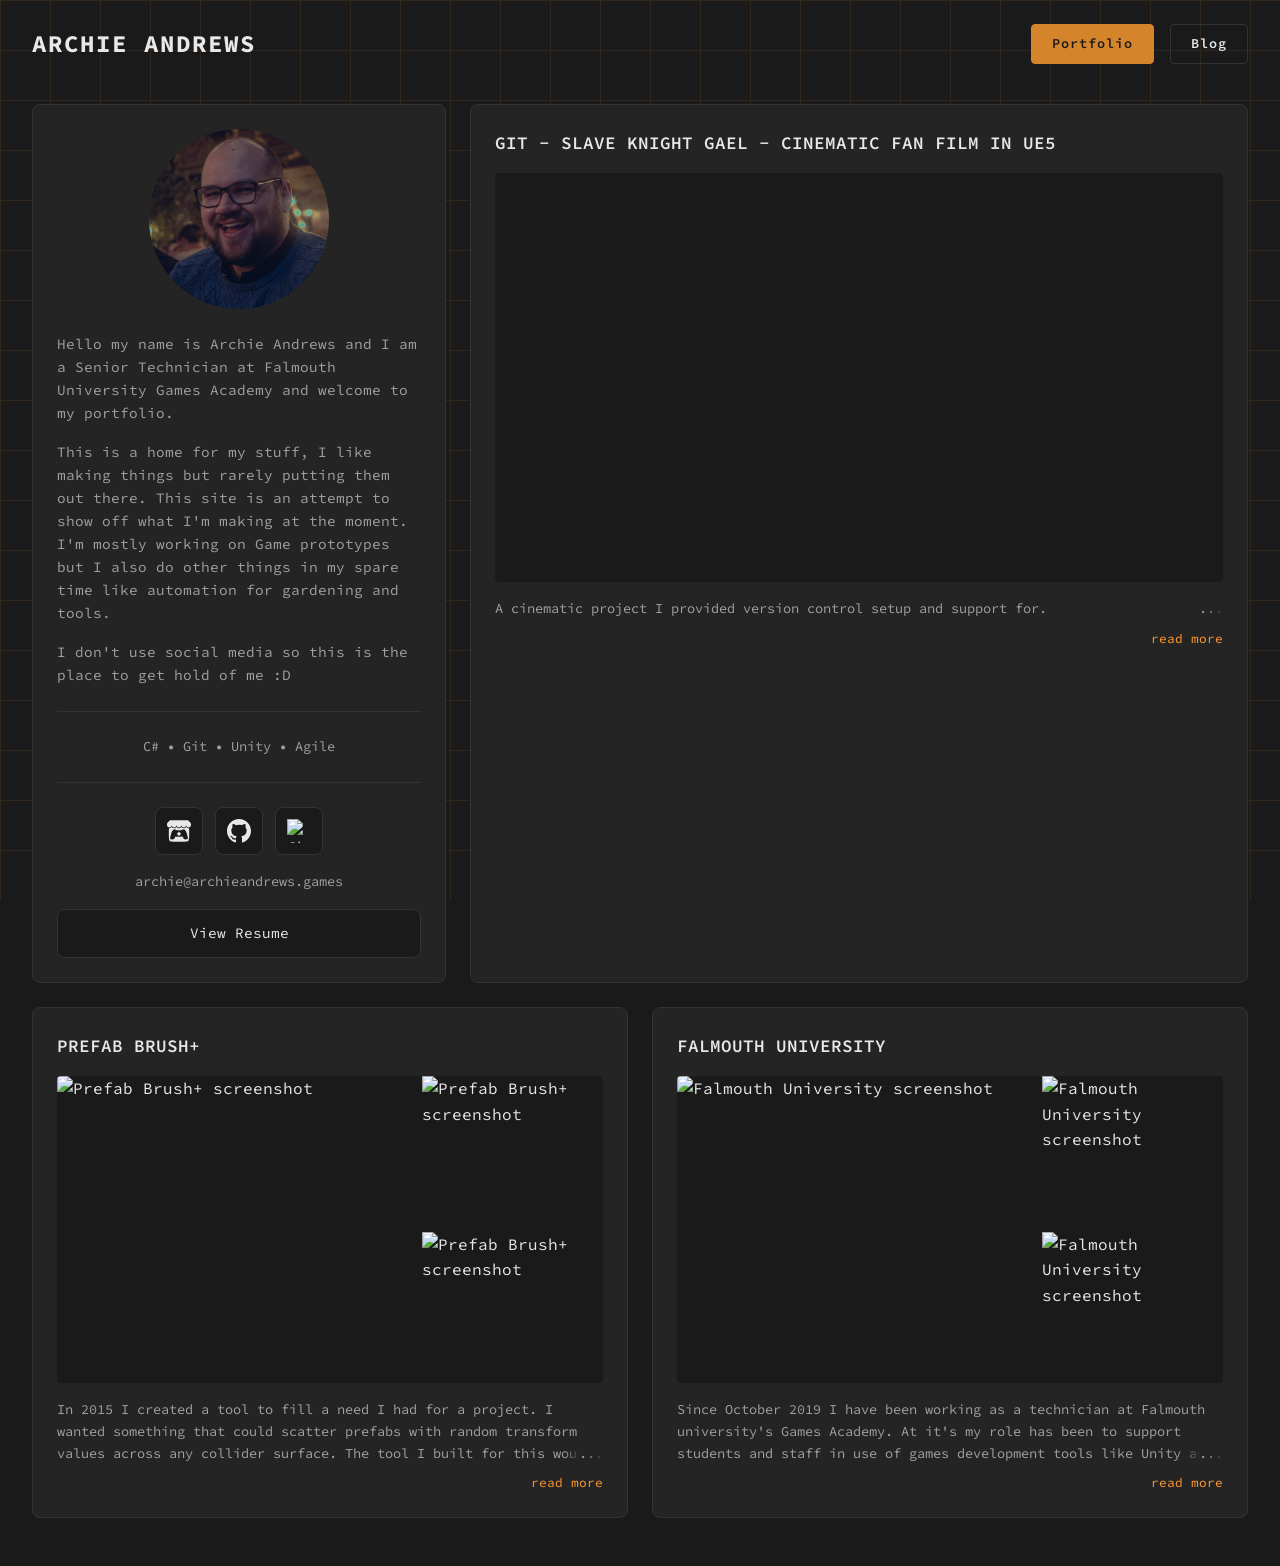
==== commit 3f156a84: "Added Gael to portfolio" ====
--- a/index.html
+++ b/index.html
@@ -56,11 +56,36 @@
             
             
             <div class="tile tile-video">
-                <a href="#prefab-brush" class="tile-overlay"></a>
+                <a href="#git-slave-knight-gael-cinematic-fan-film-in-ue5" class="tile-overlay"></a>
+                <h2 class="tile-title">GIT - SLAVE KNIGHT GAEL - CINEMATIC FAN FILM IN UE5</h2>
+                
+                <div class="tile-media">
+                    <iframe src="https://www.youtube.com/embed/eJ9vjj7YfkU" title="Git - Slave Knight Gael - Cinematic Fan Film in UE5" allow="accelerometer; autoplay; clipboard-write; encrypted-media; gyroscope; picture-in-picture" allowfullscreen></iframe>
+                </div>
+                
+                <div class="tile-description-wrapper">
+                    <p class="tile-description">A cinematic project I provided version control setup and support for.<span class="tile-ellipsis"><span>.</span><span>.</span><span>.</span></span></p>
+                    <span class="read-more">read more</span>
+                </div>
+                
+            </div>
+            
+        </div>
+
+        
+        <div class="projects-grid">
+            
+            <a href="#prefab-brush" class="tile tile-clickable">
                 <h2 class="tile-title">PREFAB BRUSH+</h2>
                 
-                <div class="tile-media">
-                    <iframe src="https://www.youtube.com/embed/tsHvXg6nW8Q" title="Prefab Brush+" allow="accelerometer; autoplay; clipboard-write; encrypted-media; gyroscope; picture-in-picture" allowfullscreen></iframe>
+                <div class="tile-media-grid">
+                    
+                    <img src="https://s3.archieandrews.games/tiles/gallery/14fad640_10_Years_Of_Updates.webp" alt="Prefab Brush+ screenshot">
+                    
+                    <img src="https://s3.archieandrews.games/tiles/gallery/a4d8a61a_Auto_Assign_Parent.webp" alt="Prefab Brush+ screenshot">
+                    
+                    <img src="https://s3.archieandrews.games/tiles/gallery/fa50d6ee_Erase_Brush.webp" alt="Prefab Brush+ screenshot">
+                    
                 </div>
                 
                 <div class="tile-description-wrapper">
@@ -68,41 +93,6 @@
 The tool I built for this would go on to become PrefabBrush+ which has since sold 3,845 copies as of December 2025.<span class="tile-ellipsis"><span>.</span><span>.</span><span>.</span></span></p>
                     <span class="read-more">read more</span>
                 </div>
-                
-                <div class="tile-media-grid">
-                    
-                    <img src="https://s3.archieandrews.games/tiles/gallery/14fad640_10_Years_Of_Updates.webp" alt="Prefab Brush+ screenshot">
-                    
-                    <img src="https://s3.archieandrews.games/tiles/gallery/a4d8a61a_Auto_Assign_Parent.webp" alt="Prefab Brush+ screenshot">
-                    
-                    <img src="https://s3.archieandrews.games/tiles/gallery/fa50d6ee_Erase_Brush.webp" alt="Prefab Brush+ screenshot">
-                    
-                </div>
-                
-            </div>
-            
-        </div>
-
-        
-        <div class="projects-grid">
-            
-            <a href="#zurvive" class="tile tile-clickable">
-                <h2 class="tile-title">ZURVIVE</h2>
-                
-                <div class="tile-media-grid">
-                    
-                    <img src="https://s3.archieandrews.games/tiles/gallery/7f64801f_1.webp" alt="Zurvive screenshot">
-                    
-                    <img src="https://s3.archieandrews.games/tiles/gallery/d1323305_2.webp" alt="Zurvive screenshot">
-                    
-                    <img src="https://s3.archieandrews.games/tiles/gallery/1717b40d_3.webp" alt="Zurvive screenshot">
-                    
-                </div>
-                
-                <div class="tile-description-wrapper">
-                    <p class="tile-description">Over the 2020 lock-down I began an ambitious project with a friend. We wanted to attempt creating a large survival game. The intention of the project was to identify what tools and problems we would need to build a game of this nature and use this as an opportunity to learn.<span class="tile-ellipsis"><span>.</span><span>.</span><span>.</span></span></p>
-                    <span class="read-more">read more</span>
-                </div>
             </a>
             
             <a href="#falmouth-university" class="tile tile-clickable">
@@ -129,6 +119,65 @@
         
     </main>
 
+    
+    <div id="git-slave-knight-gael-cinematic-fan-film-in-ue5" class="modal-overlay">
+        <a href="#top" class="modal-backdrop"></a>
+        <div class="modal-content">
+            <div class="modal-header">
+                <h2 class="modal-title">GIT - SLAVE KNIGHT GAEL - CINEMATIC FAN FILM IN UE5</h2>
+                <a href="#top" class="back-button">&larr; Back</a>
+            </div>
+            <div class="modal-main">
+                <div class="modal-media">
+                    
+                    <iframe src="https://www.youtube.com/embed/eJ9vjj7YfkU" title="Git - Slave Knight Gael - Cinematic Fan Film in UE5" allow="accelerometer; autoplay; clipboard-write; encrypted-media; gyroscope; picture-in-picture" allowfullscreen></iframe>
+                    
+                </div>
+                <div class="modal-sidebar">
+                    <p class="modal-short-description">A cinematic project I provided version control setup and support for.</p>
+                    
+                    <div class="modal-links">
+                        
+                        <a href="https://git-fork.com/" target="_blank" rel="noopener noreferrer" class="modal-link">Git-fork client</a>
+                        
+                        <a href="https://x.com/jonjo3d" target="_blank" rel="noopener noreferrer" class="modal-link">Jonjo - x.com</a>
+                        
+                        <a href="https://www.artstation.com/jonjo" target="_blank" rel="noopener noreferrer" class="modal-link">Jonjo - Artstation</a>
+                        
+                        <a href="https://www.instagram.com/jeanzoudi/" target="_blank" rel="noopener noreferrer" class="modal-link">Jean Zoudi - Instagram</a>
+                        
+                        <a href="https://artstation.com/jzoudi" target="_blank" rel="noopener noreferrer" class="modal-link">Jean Zoudi - Artstation</a>
+                        
+                        <a href="https://x.com/smshepherd23" target="_blank" rel="noopener noreferrer" class="modal-link">Sophie Shepherd - x.com</a>
+                        
+                        <a href="https://www.linkedin.com/in/sophie-mai-shepherd/" target="_blank" rel="noopener noreferrer" class="modal-link">Sophie Shepherd - LinkedIn</a>
+                        
+                        <a href="https://www.linkedin.com/in/tkimtart/" target="_blank" rel="noopener noreferrer" class="modal-link">Tammy Kim - LinkedIn</a>
+                        
+                        <a href="https://www.linkedin.com/in/antoniogilhe/" target="_blank" rel="noopener noreferrer" class="modal-link">Antonio Gil Herrera - LinkedIn</a>
+                        
+                    </div>
+                    
+                </div>
+            </div>
+            
+            <div class="modal-full-description">
+                <p>For most of 2026 I looked after version control for a fan-made cinematic based on Dark Souls 3. The brief was for something a team of five could work on together, handling an Unreal project with lots of large art assets. My own goals were to keep costs as low as possible while preventing data loss.</p>
+<h2>The setup</h2>
+<p>In January I set up an Azure DevOps organisation to host the git repo. It wasn’t the perfect solution, but it was free for our five users, with a 250 GB repo limit that included LFS files. Managing it was simple, and getting the artists and animators onto the Fork git client made everything straightforward for them and for me.</p>
+<p>Fork is what I use day to day for game engine work and beyond. In my opinion it’s the best git client out there: quick, stable, friendly for people who don’t know git well, and affordable ($59.99 for a lifetime licence, with a free evaluation). Not and ad I just really like this client!</p>
+<p>Working with Jonjo, Sophie, Antonio, Tammy and Jean was a dream. I wrote some basic documentation for anyone new to git, then heard very little from them as they powered through their work, committing regularly to the repo.</p>
+<h2>Backups</h2>
+<p>I run my own Gitea server at home with plenty of storage for a project like this, and I did test it with a few people when I started looking at solutions. In the end I decided against it, because I needed the repo available 24/7, which I couldn’t guarantee with my Cornish home internet :(
+As a middle ground, I synced the repo to my Gitea server so I had a full copy with its history, and that copy went into my weekly off-site backup.</p>
+<h2>What I’d do next time</h2>
+<p>If I worked on a project like this again, I’d be keen to automate regular renders, so people like Jonjo could review changes without being at their workstation with the project pulled and open. I’m thinking a git workflow that renders shots at low resolution and frame rate on each commit, or at the end of the day for larger shots, with a manual trigger for a full-quality render. Depending on costs I would aim to keep the render server on cloud in order to scale quickly with the project. I'm going to play around with this on my home server but might need something a little faster than the 1050 in there at the moment.</p>
+<p>It’s been great working with a team of professionals and watching this project develop over the months I was involved. Thank you again, Jonjo and co, for letting me play a small part in it!</p>
+            </div>
+            
+            
+        </div>
+    </div>
     
     <div id="prefab-brush" class="modal-overlay">
         <a href="#top" class="modal-backdrop"></a>
@@ -198,75 +247,6 @@
         </div>
     </div>
     
-    <div id="zurvive" class="modal-overlay">
-        <a href="#top" class="modal-backdrop"></a>
-        <div class="modal-content">
-            <div class="modal-header">
-                <h2 class="modal-title">ZURVIVE</h2>
-                <a href="#top" class="back-button">&larr; Back</a>
-            </div>
-            <div class="modal-main">
-                <div class="modal-media">
-                    
-                    <img src="https://s3.archieandrews.games/tiles/91734f4d_2.webp" alt="Zurvive">
-                    
-                </div>
-                <div class="modal-sidebar">
-                    <p class="modal-short-description">Over the 2020 lock-down I began an ambitious project with a friend. We wanted to attempt creating a large survival game. The intention of the project was to identify what tools and problems we would need to build a game of this nature and use this as an opportunity to learn.</p>
-                    
-                </div>
-            </div>
-            
-            <div class="modal-full-description">
-                <p>Zurvive was never going to get made, we knew this going in but I find you learn more from a project if you go in with a undeserved confidence and a hefty spoon full of ignorance.
-Then goal of this project was to learn, everything we made we intended of throwing out. We wanted to make mistakes while we had the time locked up in our house. </p>
-<p>For me this project was actually a chance to step away from programming and try my hand at some more design tasks. Exploration in games is an area that interests me so the idea of learning more on how to design large worlds was exciting. I started off my expedition into design by... writing a ton of code. </p>
-<p>We had decided to use Unity for this project mainly as we had a wealth of experience between us and wanted to spend our time building on that. The issue with Unity is it can be a blank slate for your project. While some engines like Unreal have a great collection of systems you can jump into Unity requires you to purchase things from the Asset store or build them your self.</p>
-<p>I began building little diorama scenes in order to find gaps in Unity's tools and build solutions for them. I experimented with using Addressable to load chunks of a scene in and out of memory asynchronously. I built a tile tool that would let you duplicate a selected tillable object in 4 directions. I also used PrefabBrush+ to build some test forests. </p>
-<p>I also spend a lot of time iterating over a character controller and trying to get something that felt like it would belong in the games we were taking inspiration from.</p>
-<p>In the end we both became too busy to work on this project and moved onto other projects.</p>
-<p>If I could have infinite time and money I would make Zurvive. There is so much about this sort of project that excites me.</p>
-            </div>
-            
-            
-            <div class="carousel-section">
-                <p class="carousel-title">Gallery</p>
-                <div class="media-carousel">
-                    
-                    <div class="carousel-item"><a href="#zurvive-img-1"><img src="https://s3.archieandrews.games/tiles/gallery/7f64801f_1.webp" alt="Zurvive image 1"></a></div>
-                    
-                    <div class="carousel-item"><a href="#zurvive-img-2"><img src="https://s3.archieandrews.games/tiles/gallery/d1323305_2.webp" alt="Zurvive image 2"></a></div>
-                    
-                    <div class="carousel-item"><a href="#zurvive-img-3"><img src="https://s3.archieandrews.games/tiles/gallery/1717b40d_3.webp" alt="Zurvive image 3"></a></div>
-                    
-                    <div class="carousel-item"><a href="#zurvive-img-4"><img src="https://s3.archieandrews.games/tiles/gallery/dcbb30e0_4.webp" alt="Zurvive image 4"></a></div>
-                    
-                    <div class="carousel-item"><a href="#zurvive-img-5"><img src="https://s3.archieandrews.games/tiles/gallery/0e3fc316_5.webp" alt="Zurvive image 5"></a></div>
-                    
-                    <div class="carousel-item"><a href="#zurvive-img-6"><img src="https://s3.archieandrews.games/tiles/gallery/f0171063_6.webp" alt="Zurvive image 6"></a></div>
-                    
-                    <div class="carousel-item"><a href="#zurvive-img-7"><img src="https://s3.archieandrews.games/tiles/gallery/f524074b_7.webp" alt="Zurvive image 7"></a></div>
-                    
-                    <div class="carousel-item"><a href="#zurvive-img-8"><img src="https://s3.archieandrews.games/tiles/gallery/4ca96b0f_8.webp" alt="Zurvive image 8"></a></div>
-                    
-                    <div class="carousel-item"><a href="#zurvive-img-9"><img src="https://s3.archieandrews.games/tiles/gallery/c821ca69_9.webp" alt="Zurvive image 9"></a></div>
-                    
-                    <div class="carousel-item"><a href="#zurvive-img-10"><img src="https://s3.archieandrews.games/tiles/gallery/81059705_ladder_down.gif" alt="Zurvive image 10"></a></div>
-                    
-                    <div class="carousel-item"><a href="#zurvive-img-11"><img src="https://s3.archieandrews.games/tiles/gallery/40262774_ladder_up.gif" alt="Zurvive image 11"></a></div>
-                    
-                    <div class="carousel-item"><a href="#zurvive-img-12"><img src="https://s3.archieandrews.games/tiles/gallery/0b39a898_streaming.gif" alt="Zurvive image 12"></a></div>
-                    
-                    <div class="carousel-item"><a href="#zurvive-img-13"><img src="https://s3.archieandrews.games/tiles/gallery/8dae03ac_Swimming_-_Climb_Out.gif" alt="Zurvive image 13"></a></div>
-                    
-                    <div class="carousel-item"><a href="#zurvive-img-14"><img src="https://s3.archieandrews.games/tiles/gallery/a40535dd_tile.gif" alt="Zurvive image 14"></a></div>
-                    
-                </div>
-            </div>
-            
-        </div>
-    </div>
-    
     <div id="falmouth-university" class="modal-overlay">
         <a href="#top" class="modal-backdrop"></a>
         <div class="modal-content">
@@ -323,6 +303,8 @@
     
     
     
+    
+    
     <div id="prefab-brush-img-1" class="lightbox"><a href="#prefab-brush" class="lightbox-backdrop"></a><a href="#prefab-brush-img-11" class="lightbox-nav lightbox-prev">&larr;</a><a href="#prefab-brush-img-2" class="lightbox-nav lightbox-next">&rarr;</a><div class="lightbox-content"><a href="#prefab-brush" class="lightbox-close">&times;</a><img src="https://s3.archieandrews.games/tiles/gallery/14fad640_10_Years_Of_Updates.webp" alt="Prefab Brush+ image 1"></div></div>
     
     <div id="prefab-brush-img-2" class="lightbox"><a href="#prefab-brush" class="lightbox-backdrop"></a><a href="#prefab-brush-img-1" class="lightbox-nav lightbox-prev">&larr;</a><a href="#prefab-brush-img-3" class="lightbox-nav lightbox-next">&rarr;</a><div class="lightbox-content"><a href="#prefab-brush" class="lightbox-close">&times;</a><img src="https://s3.archieandrews.games/tiles/gallery/a4d8a61a_Auto_Assign_Parent.webp" alt="Prefab Brush+ image 2"></div></div>
@@ -344,38 +326,6 @@
     <div id="prefab-brush-img-10" class="lightbox"><a href="#prefab-brush" class="lightbox-backdrop"></a><a href="#prefab-brush-img-9" class="lightbox-nav lightbox-prev">&larr;</a><a href="#prefab-brush-img-11" class="lightbox-nav lightbox-next">&rarr;</a><div class="lightbox-content"><a href="#prefab-brush" class="lightbox-close">&times;</a><img src="https://s3.archieandrews.games/tiles/gallery/0239a0a4_Random_Rotation_And_Scale.webp" alt="Prefab Brush+ image 10"></div></div>
     
     <div id="prefab-brush-img-11" class="lightbox"><a href="#prefab-brush" class="lightbox-backdrop"></a><a href="#prefab-brush-img-10" class="lightbox-nav lightbox-prev">&larr;</a><a href="#prefab-brush-img-1" class="lightbox-nav lightbox-next">&rarr;</a><div class="lightbox-content"><a href="#prefab-brush" class="lightbox-close">&times;</a><img src="https://s3.archieandrews.games/tiles/gallery/1c8341a4_Scriptable_Object_Saves.webp" alt="Prefab Brush+ image 11"></div></div>
-    
-    
-    
-    
-    
-    <div id="zurvive-img-1" class="lightbox"><a href="#zurvive" class="lightbox-backdrop"></a><a href="#zurvive-img-14" class="lightbox-nav lightbox-prev">&larr;</a><a href="#zurvive-img-2" class="lightbox-nav lightbox-next">&rarr;</a><div class="lightbox-content"><a href="#zurvive" class="lightbox-close">&times;</a><img src="https://s3.archieandrews.games/tiles/gallery/7f64801f_1.webp" alt="Zurvive image 1"></div></div>
-    
-    <div id="zurvive-img-2" class="lightbox"><a href="#zurvive" class="lightbox-backdrop"></a><a href="#zurvive-img-1" class="lightbox-nav lightbox-prev">&larr;</a><a href="#zurvive-img-3" class="lightbox-nav lightbox-next">&rarr;</a><div class="lightbox-content"><a href="#zurvive" class="lightbox-close">&times;</a><img src="https://s3.archieandrews.games/tiles/gallery/d1323305_2.webp" alt="Zurvive image 2"></div></div>
-    
-    <div id="zurvive-img-3" class="lightbox"><a href="#zurvive" class="lightbox-backdrop"></a><a href="#zurvive-img-2" class="lightbox-nav lightbox-prev">&larr;</a><a href="#zurvive-img-4" class="lightbox-nav lightbox-next">&rarr;</a><div class="lightbox-content"><a href="#zurvive" class="lightbox-close">&times;</a><img src="https://s3.archieandrews.games/tiles/gallery/1717b40d_3.webp" alt="Zurvive image 3"></div></div>
-    
-    <div id="zurvive-img-4" class="lightbox"><a href="#zurvive" class="lightbox-backdrop"></a><a href="#zurvive-img-3" class="lightbox-nav lightbox-prev">&larr;</a><a href="#zurvive-img-5" class="lightbox-nav lightbox-next">&rarr;</a><div class="lightbox-content"><a href="#zurvive" class="lightbox-close">&times;</a><img src="https://s3.archieandrews.games/tiles/gallery/dcbb30e0_4.webp" alt="Zurvive image 4"></div></div>
-    
-    <div id="zurvive-img-5" class="lightbox"><a href="#zurvive" class="lightbox-backdrop"></a><a href="#zurvive-img-4" class="lightbox-nav lightbox-prev">&larr;</a><a href="#zurvive-img-6" class="lightbox-nav lightbox-next">&rarr;</a><div class="lightbox-content"><a href="#zurvive" class="lightbox-close">&times;</a><img src="https://s3.archieandrews.games/tiles/gallery/0e3fc316_5.webp" alt="Zurvive image 5"></div></div>
-    
-    <div id="zurvive-img-6" class="lightbox"><a href="#zurvive" class="lightbox-backdrop"></a><a href="#zurvive-img-5" class="lightbox-nav lightbox-prev">&larr;</a><a href="#zurvive-img-7" class="lightbox-nav lightbox-next">&rarr;</a><div class="lightbox-content"><a href="#zurvive" class="lightbox-close">&times;</a><img src="https://s3.archieandrews.games/tiles/gallery/f0171063_6.webp" alt="Zurvive image 6"></div></div>
-    
-    <div id="zurvive-img-7" class="lightbox"><a href="#zurvive" class="lightbox-backdrop"></a><a href="#zurvive-img-6" class="lightbox-nav lightbox-prev">&larr;</a><a href="#zurvive-img-8" class="lightbox-nav lightbox-next">&rarr;</a><div class="lightbox-content"><a href="#zurvive" class="lightbox-close">&times;</a><img src="https://s3.archieandrews.games/tiles/gallery/f524074b_7.webp" alt="Zurvive image 7"></div></div>
-    
-    <div id="zurvive-img-8" class="lightbox"><a href="#zurvive" class="lightbox-backdrop"></a><a href="#zurvive-img-7" class="lightbox-nav lightbox-prev">&larr;</a><a href="#zurvive-img-9" class="lightbox-nav lightbox-next">&rarr;</a><div class="lightbox-content"><a href="#zurvive" class="lightbox-close">&times;</a><img src="https://s3.archieandrews.games/tiles/gallery/4ca96b0f_8.webp" alt="Zurvive image 8"></div></div>
-    
-    <div id="zurvive-img-9" class="lightbox"><a href="#zurvive" class="lightbox-backdrop"></a><a href="#zurvive-img-8" class="lightbox-nav lightbox-prev">&larr;</a><a href="#zurvive-img-10" class="lightbox-nav lightbox-next">&rarr;</a><div class="lightbox-content"><a href="#zurvive" class="lightbox-close">&times;</a><img src="https://s3.archieandrews.games/tiles/gallery/c821ca69_9.webp" alt="Zurvive image 9"></div></div>
-    
-    <div id="zurvive-img-10" class="lightbox"><a href="#zurvive" class="lightbox-backdrop"></a><a href="#zurvive-img-9" class="lightbox-nav lightbox-prev">&larr;</a><a href="#zurvive-img-11" class="lightbox-nav lightbox-next">&rarr;</a><div class="lightbox-content"><a href="#zurvive" class="lightbox-close">&times;</a><img src="https://s3.archieandrews.games/tiles/gallery/81059705_ladder_down.gif" alt="Zurvive image 10"></div></div>
-    
-    <div id="zurvive-img-11" class="lightbox"><a href="#zurvive" class="lightbox-backdrop"></a><a href="#zurvive-img-10" class="lightbox-nav lightbox-prev">&larr;</a><a href="#zurvive-img-12" class="lightbox-nav lightbox-next">&rarr;</a><div class="lightbox-content"><a href="#zurvive" class="lightbox-close">&times;</a><img src="https://s3.archieandrews.games/tiles/gallery/40262774_ladder_up.gif" alt="Zurvive image 11"></div></div>
-    
-    <div id="zurvive-img-12" class="lightbox"><a href="#zurvive" class="lightbox-backdrop"></a><a href="#zurvive-img-11" class="lightbox-nav lightbox-prev">&larr;</a><a href="#zurvive-img-13" class="lightbox-nav lightbox-next">&rarr;</a><div class="lightbox-content"><a href="#zurvive" class="lightbox-close">&times;</a><img src="https://s3.archieandrews.games/tiles/gallery/0b39a898_streaming.gif" alt="Zurvive image 12"></div></div>
-    
-    <div id="zurvive-img-13" class="lightbox"><a href="#zurvive" class="lightbox-backdrop"></a><a href="#zurvive-img-12" class="lightbox-nav lightbox-prev">&larr;</a><a href="#zurvive-img-14" class="lightbox-nav lightbox-next">&rarr;</a><div class="lightbox-content"><a href="#zurvive" class="lightbox-close">&times;</a><img src="https://s3.archieandrews.games/tiles/gallery/8dae03ac_Swimming_-_Climb_Out.gif" alt="Zurvive image 13"></div></div>
-    
-    <div id="zurvive-img-14" class="lightbox"><a href="#zurvive" class="lightbox-backdrop"></a><a href="#zurvive-img-13" class="lightbox-nav lightbox-prev">&larr;</a><a href="#zurvive-img-1" class="lightbox-nav lightbox-next">&rarr;</a><div class="lightbox-content"><a href="#zurvive" class="lightbox-close">&times;</a><img src="https://s3.archieandrews.games/tiles/gallery/a40535dd_tile.gif" alt="Zurvive image 14"></div></div>
     
     
     
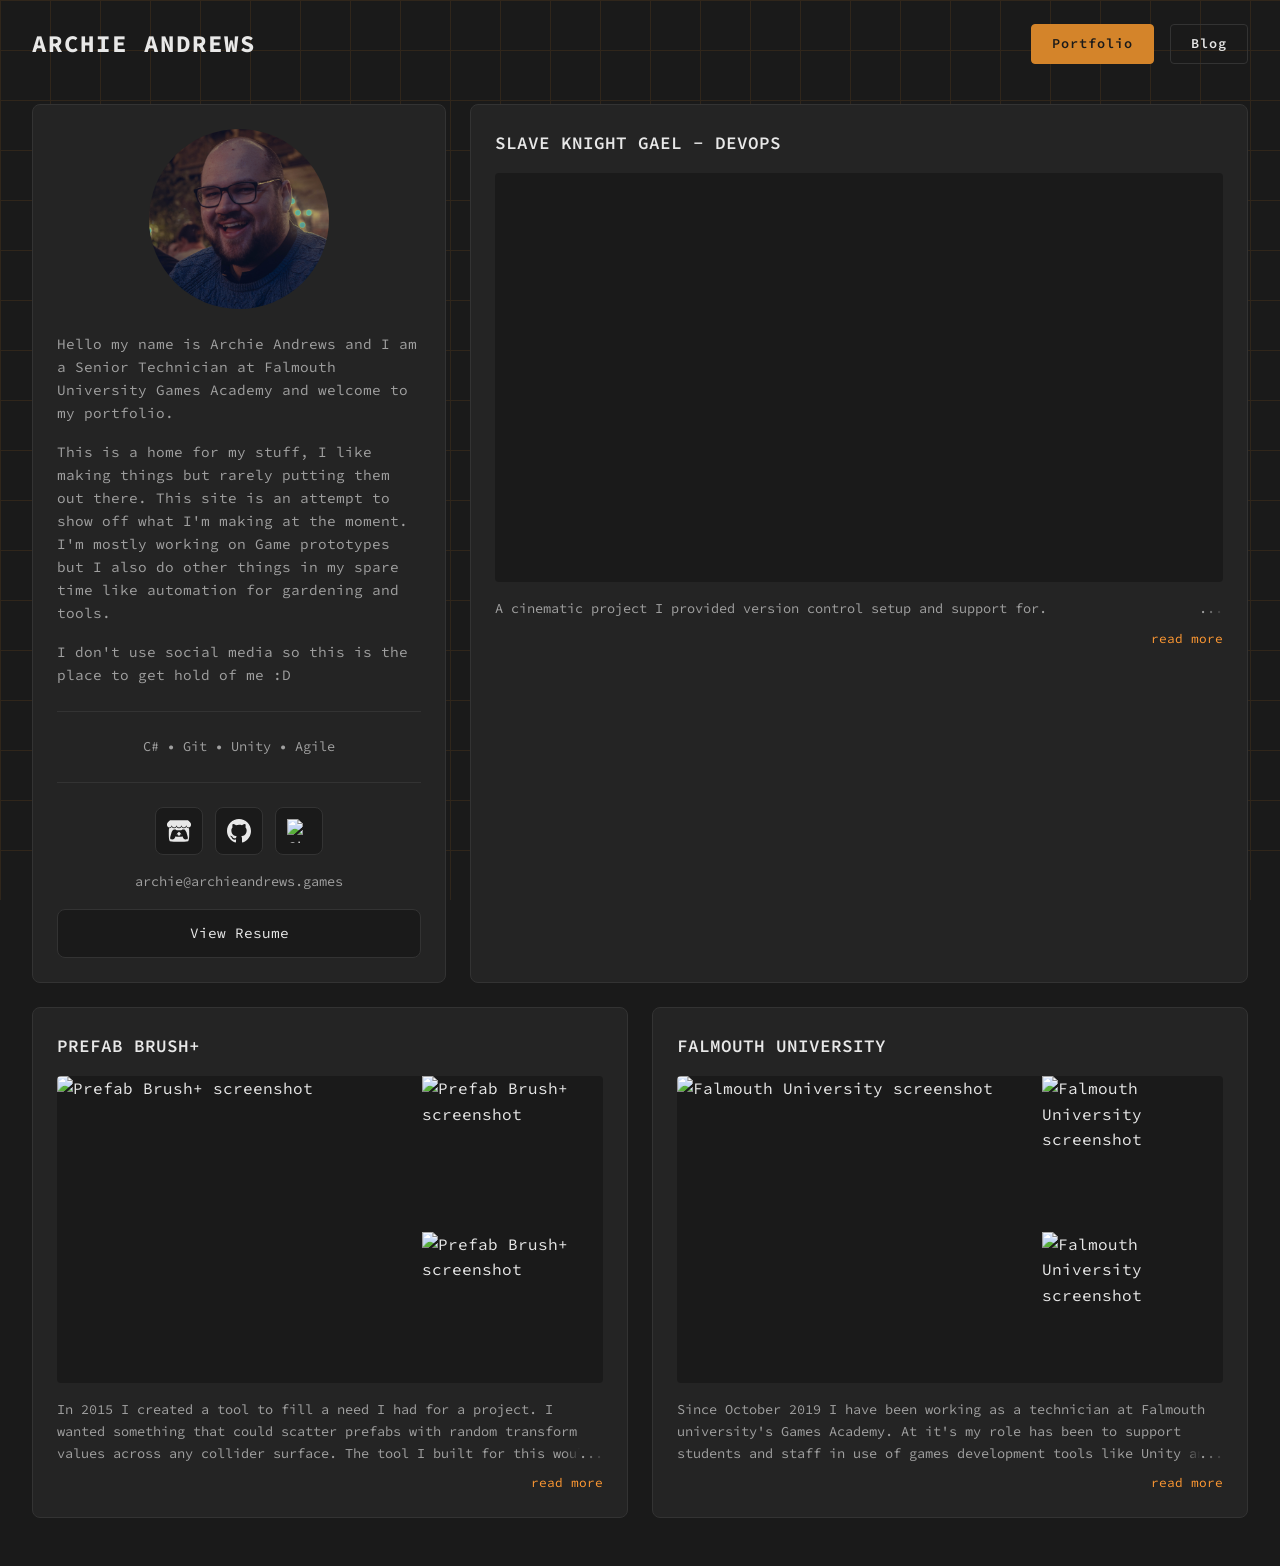
==== commit 2d402eb7: "Fix for the youtube video on Gael" ====
--- a/index.html
+++ b/index.html
@@ -57,10 +57,10 @@
             
             <div class="tile tile-video">
                 <a href="#git-slave-knight-gael-cinematic-fan-film-in-ue5" class="tile-overlay"></a>
-                <h2 class="tile-title">GIT - SLAVE KNIGHT GAEL - CINEMATIC FAN FILM IN UE5</h2>
+                <h2 class="tile-title">SLAVE KNIGHT GAEL - DEVOPS</h2>
                 
                 <div class="tile-media">
-                    <iframe src="https://www.youtube.com/embed/eJ9vjj7YfkU" title="Git - Slave Knight Gael - Cinematic Fan Film in UE5" allow="accelerometer; autoplay; clipboard-write; encrypted-media; gyroscope; picture-in-picture" allowfullscreen></iframe>
+                    <iframe src="https://www.youtube.com/embed/eJ9vjj7YfkU" title="Slave Knight Gael - Devops" allow="accelerometer; autoplay; clipboard-write; encrypted-media; gyroscope; picture-in-picture" allowfullscreen></iframe>
                 </div>
                 
                 <div class="tile-description-wrapper">
@@ -124,13 +124,13 @@
         <a href="#top" class="modal-backdrop"></a>
         <div class="modal-content">
             <div class="modal-header">
-                <h2 class="modal-title">GIT - SLAVE KNIGHT GAEL - CINEMATIC FAN FILM IN UE5</h2>
+                <h2 class="modal-title">SLAVE KNIGHT GAEL - DEVOPS</h2>
                 <a href="#top" class="back-button">&larr; Back</a>
             </div>
             <div class="modal-main">
                 <div class="modal-media">
                     
-                    <iframe src="https://www.youtube.com/embed/eJ9vjj7YfkU" title="Git - Slave Knight Gael - Cinematic Fan Film in UE5" allow="accelerometer; autoplay; clipboard-write; encrypted-media; gyroscope; picture-in-picture" allowfullscreen></iframe>
+                    <iframe src="https://www.youtube.com/embed/eJ9vjj7YfkU" title="Slave Knight Gael - Devops" allow="accelerometer; autoplay; clipboard-write; encrypted-media; gyroscope; picture-in-picture" allowfullscreen></iframe>
                     
                 </div>
                 <div class="modal-sidebar">
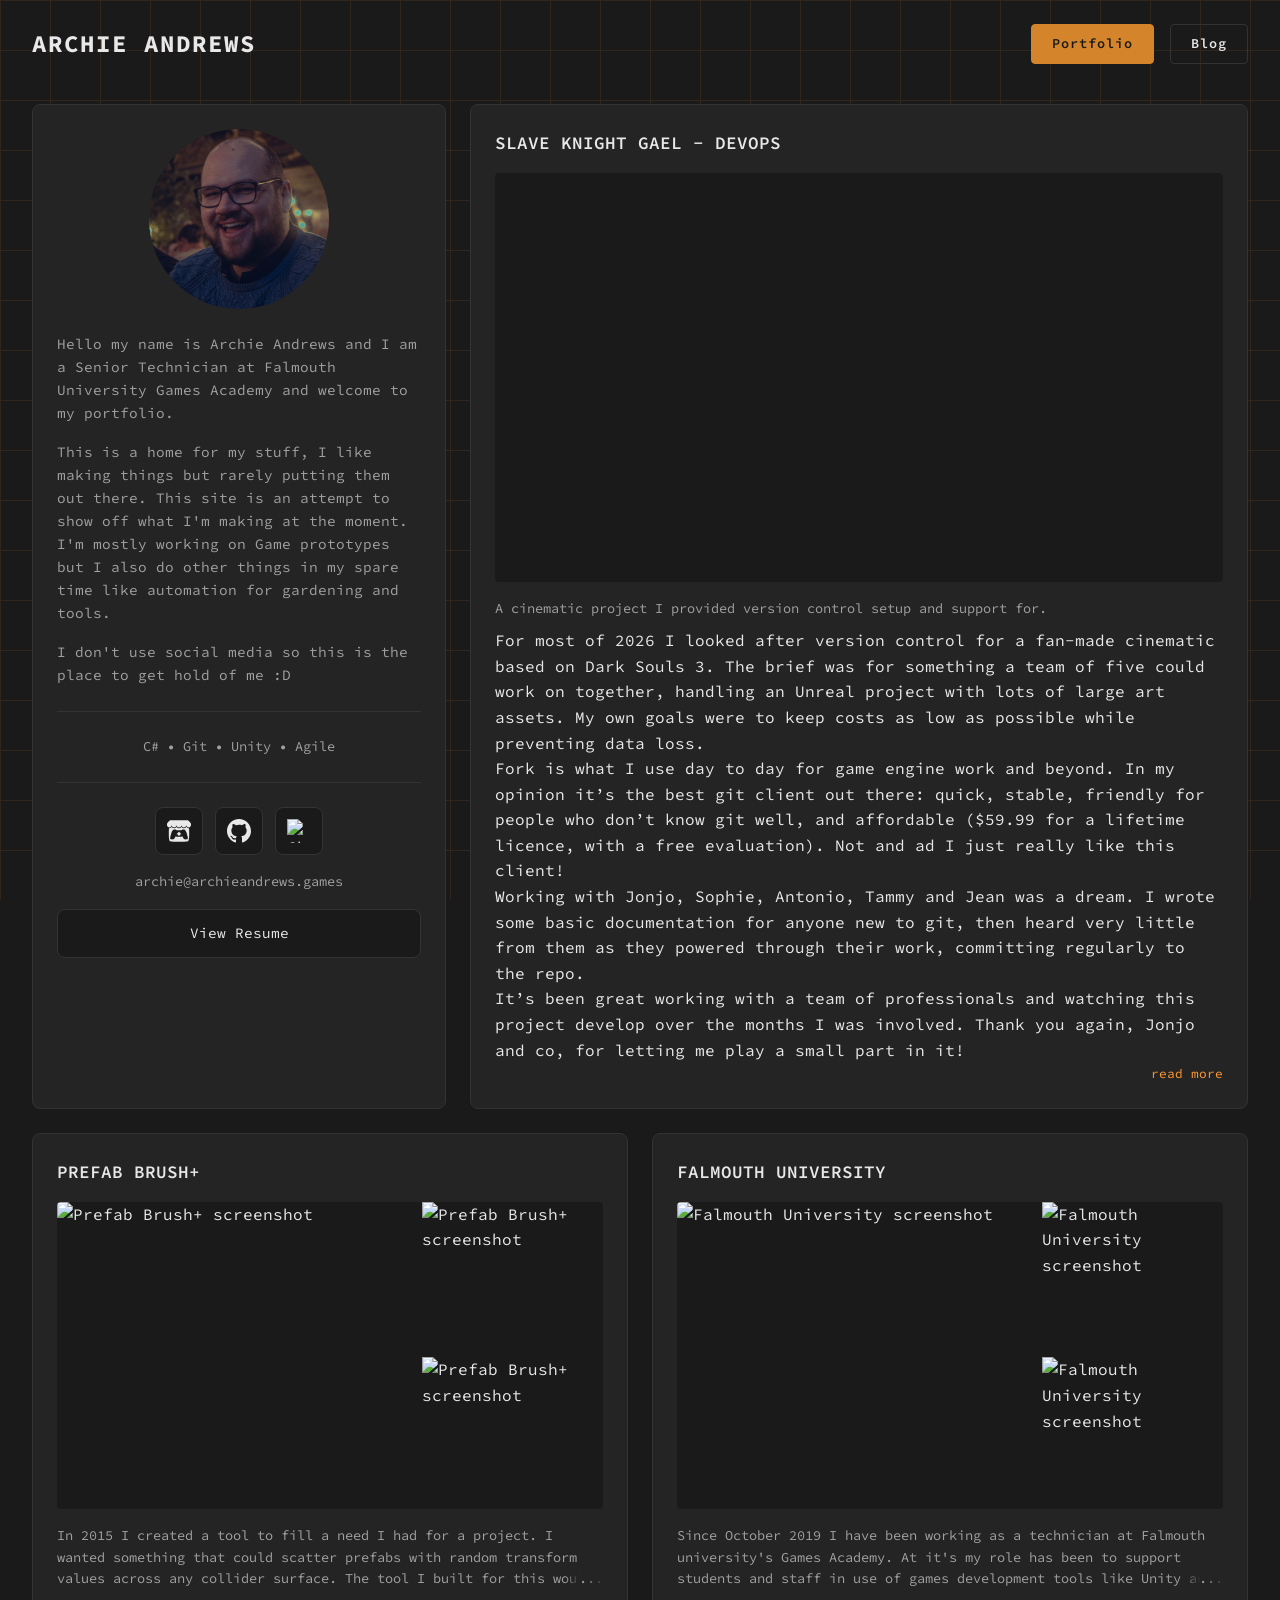
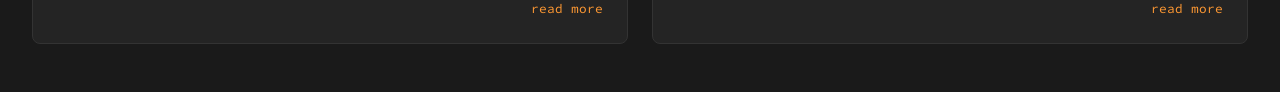
==== commit e0b508da: "Update from CMS" ====
--- a/index.html
+++ b/index.html
@@ -55,6 +55,7 @@
             
             
             
+            
             <div class="tile tile-video">
                 <a href="#git-slave-knight-gael-cinematic-fan-film-in-ue5" class="tile-overlay"></a>
                 <h2 class="tile-title">SLAVE KNIGHT GAEL - DEVOPS</h2>
@@ -63,8 +64,21 @@
                     <iframe src="https://www.youtube.com/embed/eJ9vjj7YfkU" title="Slave Knight Gael - Devops" allow="accelerometer; autoplay; clipboard-write; encrypted-media; gyroscope; picture-in-picture" allowfullscreen></iframe>
                 </div>
                 
-                <div class="tile-description-wrapper">
-                    <p class="tile-description">A cinematic project I provided version control setup and support for.<span class="tile-ellipsis"><span>.</span><span>.</span><span>.</span></span></p>
+                <div class="tile-description-wrapper has-preview">
+                    <p class="tile-description">A cinematic project I provided version control setup and support for.</p>
+                    
+                    <div class="tile-preview">
+                        
+                        <p>For most of 2026 I looked after version control for a fan-made cinematic based on Dark Souls 3. The brief was for something a team of five could work on together, handling an Unreal project with lots of large art assets. My own goals were to keep costs as low as possible while preventing data loss.</p>
+                        
+                        <p>Fork is what I use day to day for game engine work and beyond. In my opinion it’s the best git client out there: quick, stable, friendly for people who don’t know git well, and affordable ($59.99 for a lifetime licence, with a free evaluation). Not and ad I just really like this client!</p>
+                        
+                        <p>Working with Jonjo, Sophie, Antonio, Tammy and Jean was a dream. I wrote some basic documentation for anyone new to git, then heard very little from them as they powered through their work, committing regularly to the repo.</p>
+                        
+                        <p>It’s been great working with a team of professionals and watching this project develop over the months I was involved. Thank you again, Jonjo and co, for letting me play a small part in it!</p>
+                        
+                    </div>
+                    
                     <span class="read-more">read more</span>
                 </div>
                 
@@ -137,8 +151,6 @@
                     <p class="modal-short-description">A cinematic project I provided version control setup and support for.</p>
                     
                     <div class="modal-links">
-                        
-                        <a href="https://git-fork.com/" target="_blank" rel="noopener noreferrer" class="modal-link">Git-fork client</a>
                         
                         <a href="https://x.com/jonjo3d" target="_blank" rel="noopener noreferrer" class="modal-link">Jonjo - x.com</a>
                         
@@ -257,7 +269,7 @@
             <div class="modal-main">
                 <div class="modal-media">
                     
-                    <iframe src="https://www.youtube.com/embed/x-B0_tmg3w4 " title="Falmouth University" allow="accelerometer; autoplay; clipboard-write; encrypted-media; gyroscope; picture-in-picture" allowfullscreen></iframe>
+                    <iframe src="https://www.youtube.com/embed/x-B0_tmg3w4" title="Falmouth University" allow="accelerometer; autoplay; clipboard-write; encrypted-media; gyroscope; picture-in-picture" allowfullscreen></iframe>
                     
                 </div>
                 <div class="modal-sidebar">
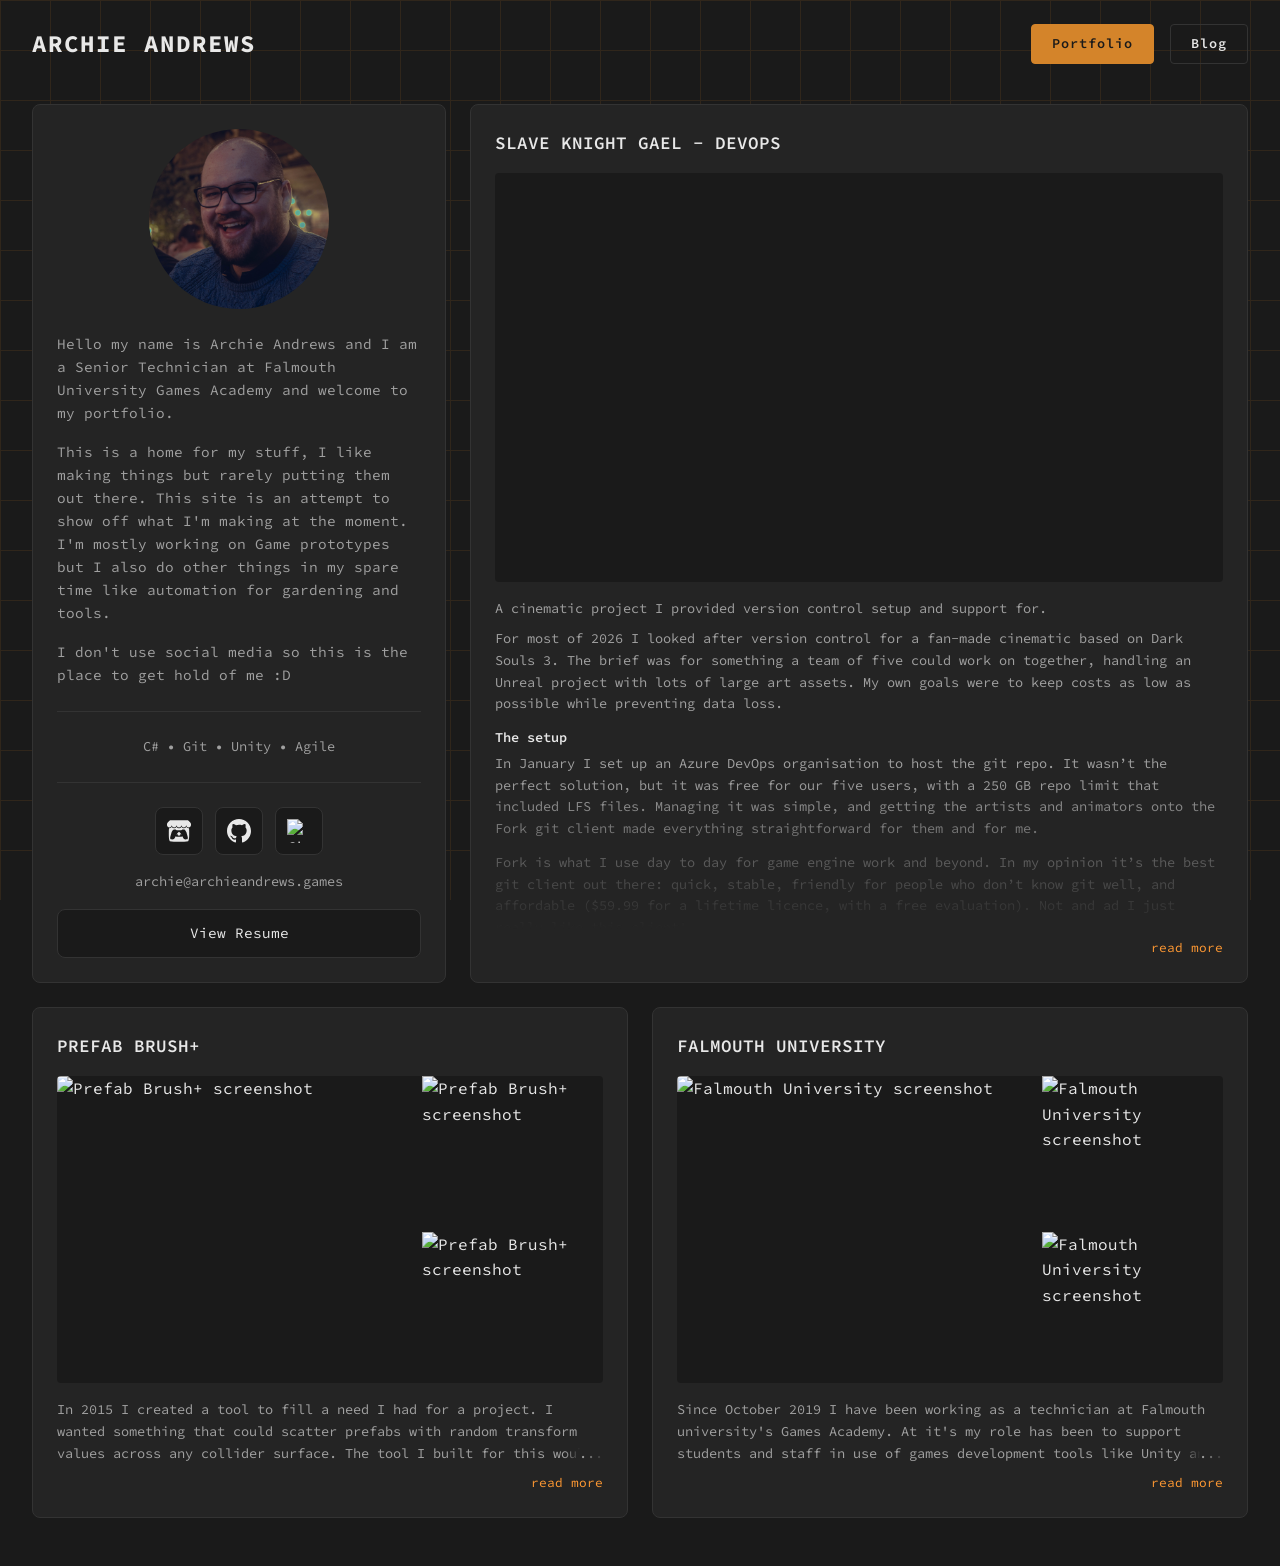
==== commit 4612f2da: "Update from CMS" ====
--- a/index.html
+++ b/index.html
@@ -71,9 +71,21 @@
                         
                         <p>For most of 2026 I looked after version control for a fan-made cinematic based on Dark Souls 3. The brief was for something a team of five could work on together, handling an Unreal project with lots of large art assets. My own goals were to keep costs as low as possible while preventing data loss.</p>
                         
+                        <p class="tile-preview-heading">The setup</p>
+                        
+                        <p>In January I set up an Azure DevOps organisation to host the git repo. It wasn’t the perfect solution, but it was free for our five users, with a 250 GB repo limit that included LFS files. Managing it was simple, and getting the artists and animators onto the Fork git client made everything straightforward for them and for me.</p>
+                        
                         <p>Fork is what I use day to day for game engine work and beyond. In my opinion it’s the best git client out there: quick, stable, friendly for people who don’t know git well, and affordable ($59.99 for a lifetime licence, with a free evaluation). Not and ad I just really like this client!</p>
                         
                         <p>Working with Jonjo, Sophie, Antonio, Tammy and Jean was a dream. I wrote some basic documentation for anyone new to git, then heard very little from them as they powered through their work, committing regularly to the repo.</p>
+                        
+                        <p class="tile-preview-heading">Backups</p>
+                        
+                        <p>I run my own Gitea server at home with plenty of storage for a project like this, and I did test it with a few people when I started looking at solutions. In the end I decided against it, because I needed the repo available 24/7, which I couldn’t guarantee with my Cornish home internet :( As a middle ground, I synced the repo to my Gitea server so I had a full copy with its history, and that copy went into my weekly off-site backup.</p>
+                        
+                        <p class="tile-preview-heading">What I’d do next time</p>
+                        
+                        <p>If I worked on a project like this again, I’d be keen to automate regular renders, so people like Jonjo could review changes without being at their workstation with the project pulled and open. I’m thinking a git workflow that renders shots at low resolution and frame rate on each commit, or at the end of the day for larger shots, with a manual trigger for a full-quality render. Depending on costs I would aim to keep the render server on cloud in order to scale quickly with the project. I&#39;m going to play around with this on my home server but might need something a little faster than the 1050 in there at the moment.</p>
                         
                         <p>It’s been great working with a team of professionals and watching this project develop over the months I was involved. Thank you again, Jonjo and co, for letting me play a small part in it!</p>
                         
--- a/css/style.css
+++ b/css/style.css
@@ -115,8 +115,11 @@
     flex: 1;
 }
 
+/* Size containment stops the featured tile's content adding to the row height,
+   so the about tile sets it and the featured tile stretches to match */
 .featured-row .tile:not(.about-tile) {
     flex: 2;
+    contain: size;
 }
 
 .projects-grid {
@@ -158,6 +161,8 @@
 
 .tile-video {
     position: relative;
+    display: flex;
+    flex-direction: column;
 }
 
 .tile-video:hover {
@@ -399,6 +404,39 @@
 .tile-ellipsis span:nth-child(1) { opacity: 1; }
 .tile-ellipsis span:nth-child(2) { opacity: 0.6; }
 .tile-ellipsis span:nth-child(3) { opacity: 0.25; }
+
+.tile-description-wrapper.has-preview {
+    flex: 1 1 auto;
+    min-height: 0;
+    display: flex;
+    flex-direction: column;
+}
+
+/* Zero basis so the preview fills leftover height without stretching the tile */
+.tile-preview {
+    flex: 1 1 0;
+    min-height: 0;
+    overflow: hidden;
+    font-size: 0.85rem;
+    color: var(--text-secondary);
+    line-height: 1.6;
+    margin-bottom: 0.5rem;
+    -webkit-mask-image: linear-gradient(to bottom, black 50%, transparent 100%);
+    mask-image: linear-gradient(to bottom, black 50%, transparent 100%);
+}
+
+.tile-preview p + p {
+    margin-top: 0.75rem;
+}
+
+.tile-preview .tile-preview-heading {
+    font-weight: 600;
+    color: var(--text-primary);
+}
+
+.tile-preview .tile-preview-heading + p {
+    margin-top: 0.25rem;
+}
 
 .read-more {
     display: block;
@@ -638,12 +676,21 @@
         flex-direction: column;
     }
 
+    .featured-row .tile:not(.about-tile) {
+        contain: none;
+    }
+
     .projects-grid {
         grid-template-columns: 1fr;
     }
 
     .tile {
         padding: 1.25rem;
+    }
+
+    .tile-preview {
+        flex-basis: auto;
+        max-height: 8rem;
     }
 
     .profile-wrapper {
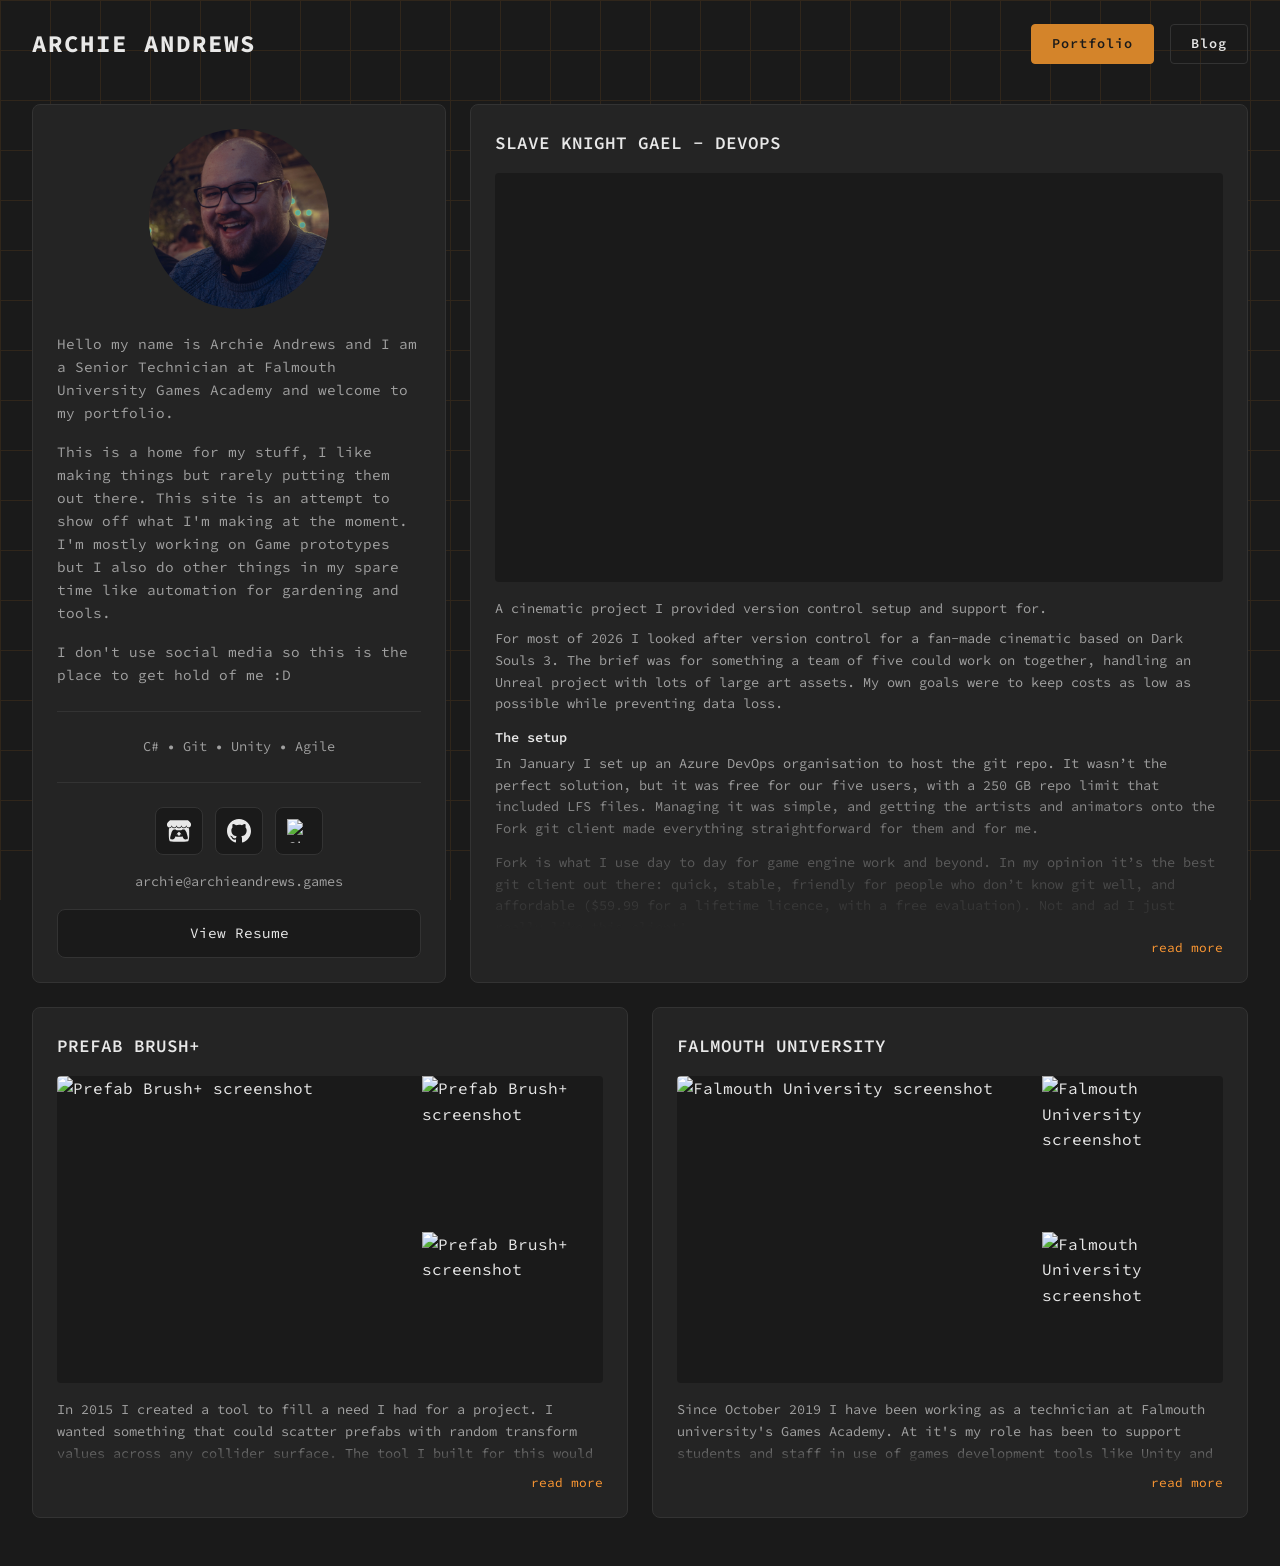
==== commit f9fb8708: "Update from CMS" ====
--- a/index.html
+++ b/index.html
@@ -116,7 +116,7 @@
                 
                 <div class="tile-description-wrapper">
                     <p class="tile-description">In 2015 I created a tool to fill a need I had for a project. I wanted something that could scatter prefabs with random transform values across any collider surface. 
-The tool I built for this would go on to become PrefabBrush+ which has since sold 3,845 copies as of December 2025.<span class="tile-ellipsis"><span>.</span><span>.</span><span>.</span></span></p>
+The tool I built for this would go on to become PrefabBrush+ which has since sold 3,845 copies as of December 2025.</p>
                     <span class="read-more">read more</span>
                 </div>
             </a>
@@ -136,7 +136,7 @@
                 
                 <div class="tile-description-wrapper">
                     <p class="tile-description">Since October 2019 I have been working as a technician at Falmouth university&#39;s Games Academy. At it&#39;s my role has been to support students and staff in use of games development tools like Unity and Git. 
-I also help maintain facilities, equipment and the DevOps for the department which is made up o<span class="tile-ellipsis"><span>.</span><span>.</span><span>.</span></span></p>
+I also help maintain facilities, equipment and the DevOps for the department which is made up o</p>
                     <span class="read-more">read more</span>
                 </div>
             </a>
--- a/css/style.css
+++ b/css/style.css
@@ -376,34 +376,20 @@
     position: relative;
 }
 
+/* Three lines max; the fade stops are fixed lengths so only a third line fades,
+   and shorter descriptions stay fully visible */
 .tile-description {
     font-size: 0.85rem;
     color: var(--text-secondary);
     line-height: 1.6;
-    display: -webkit-box;
-    -webkit-line-clamp: 3;
-    -webkit-box-orient: vertical;
+    max-height: 4.8em;
     overflow: hidden;
     overflow-wrap: break-word;
     word-break: break-word;
-    position: relative;
     margin-bottom: 0.5rem;
-}
-
-.tile-ellipsis {
-    position: absolute;
-    bottom: 0;
-    right: 0;
-    font-size: 0.85rem;
-    color: var(--text-secondary);
-    background: linear-gradient(to left, var(--tile-bg) 60%, transparent 100%);
-    padding-left: 1em;
-    line-height: 1.6;
-}
-
-.tile-ellipsis span:nth-child(1) { opacity: 1; }
-.tile-ellipsis span:nth-child(2) { opacity: 0.6; }
-.tile-ellipsis span:nth-child(3) { opacity: 0.25; }
+    -webkit-mask-image: linear-gradient(to bottom, black 3.2em, transparent 4.8em);
+    mask-image: linear-gradient(to bottom, black 3.2em, transparent 4.8em);
+}
 
 .tile-description-wrapper.has-preview {
     flex: 1 1 auto;
@@ -957,6 +943,11 @@
     margin-bottom: 1rem;
 }
 
+.blog-post-preview.is-truncated {
+    -webkit-mask-image: linear-gradient(to bottom, black 50%, transparent 100%);
+    mask-image: linear-gradient(to bottom, black 50%, transparent 100%);
+}
+
 .blog-read-more {
     display: inline-block;
     font-size: 0.8rem;
